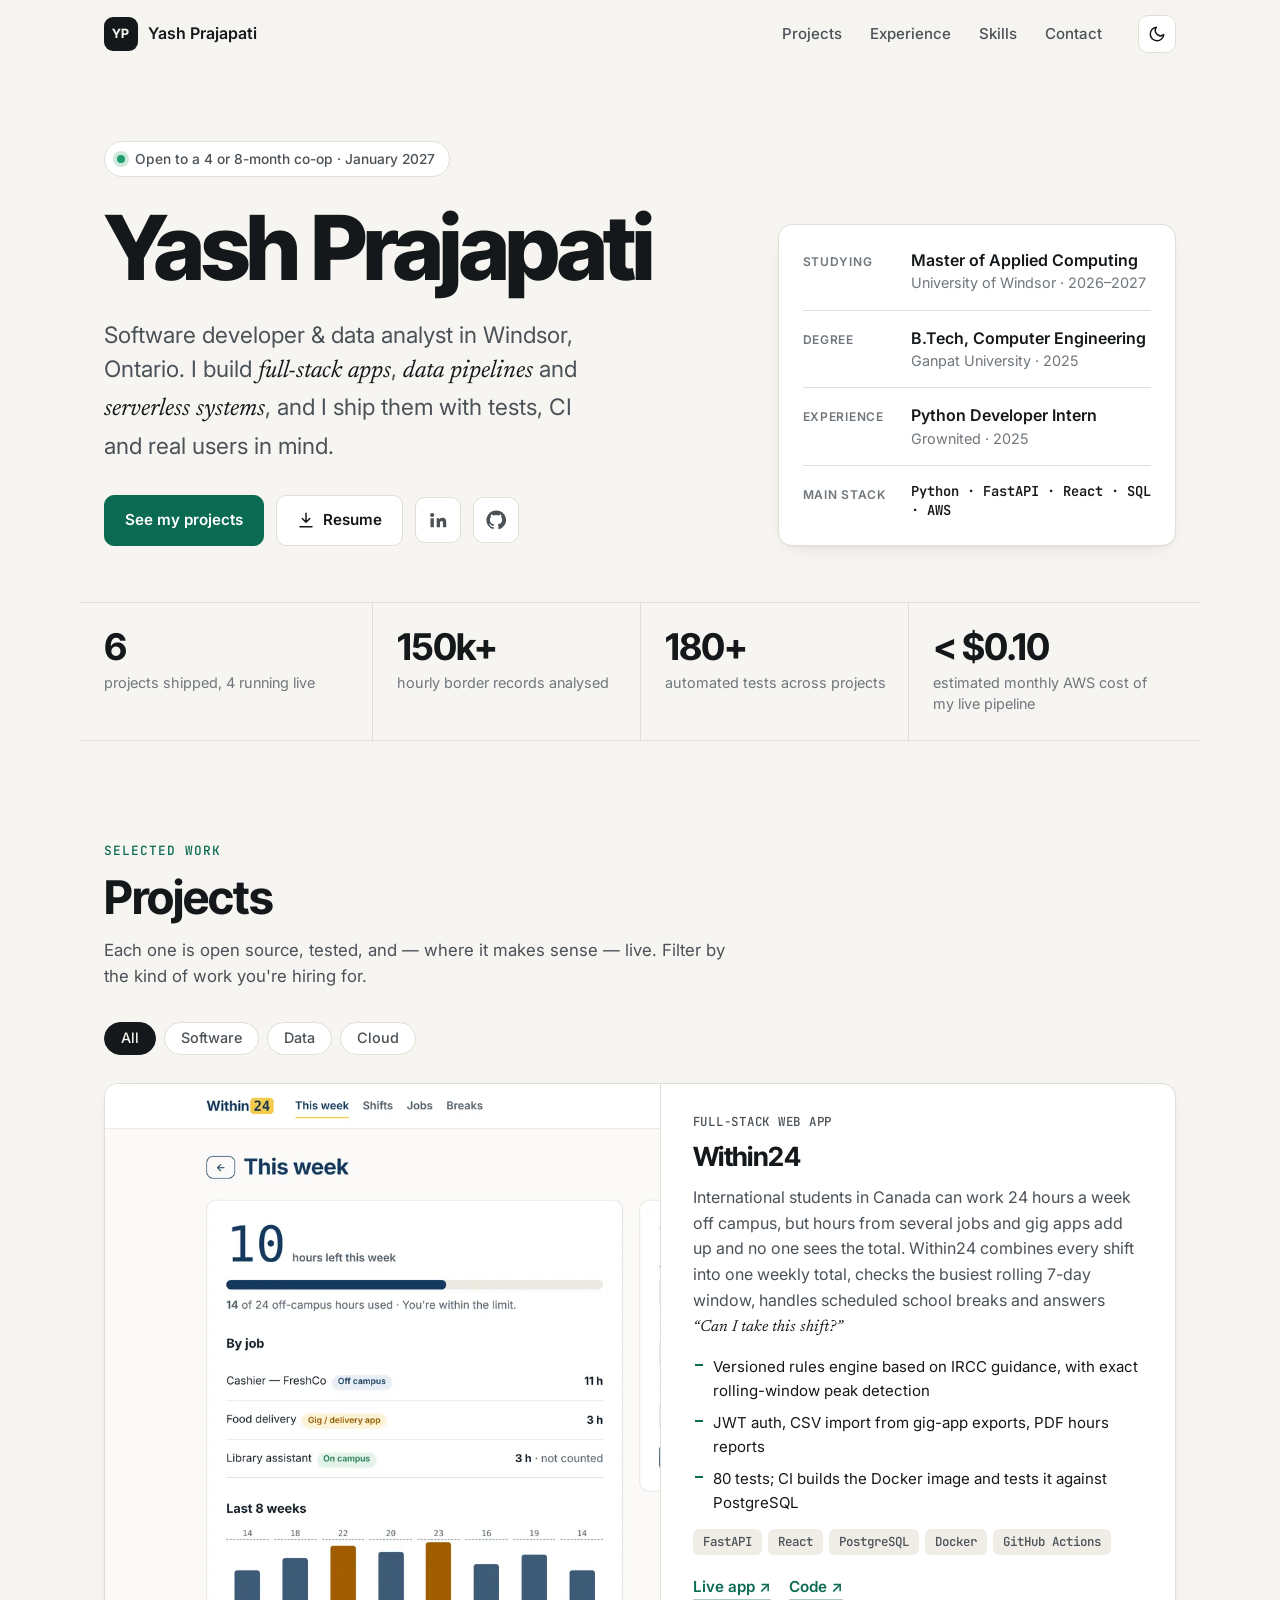
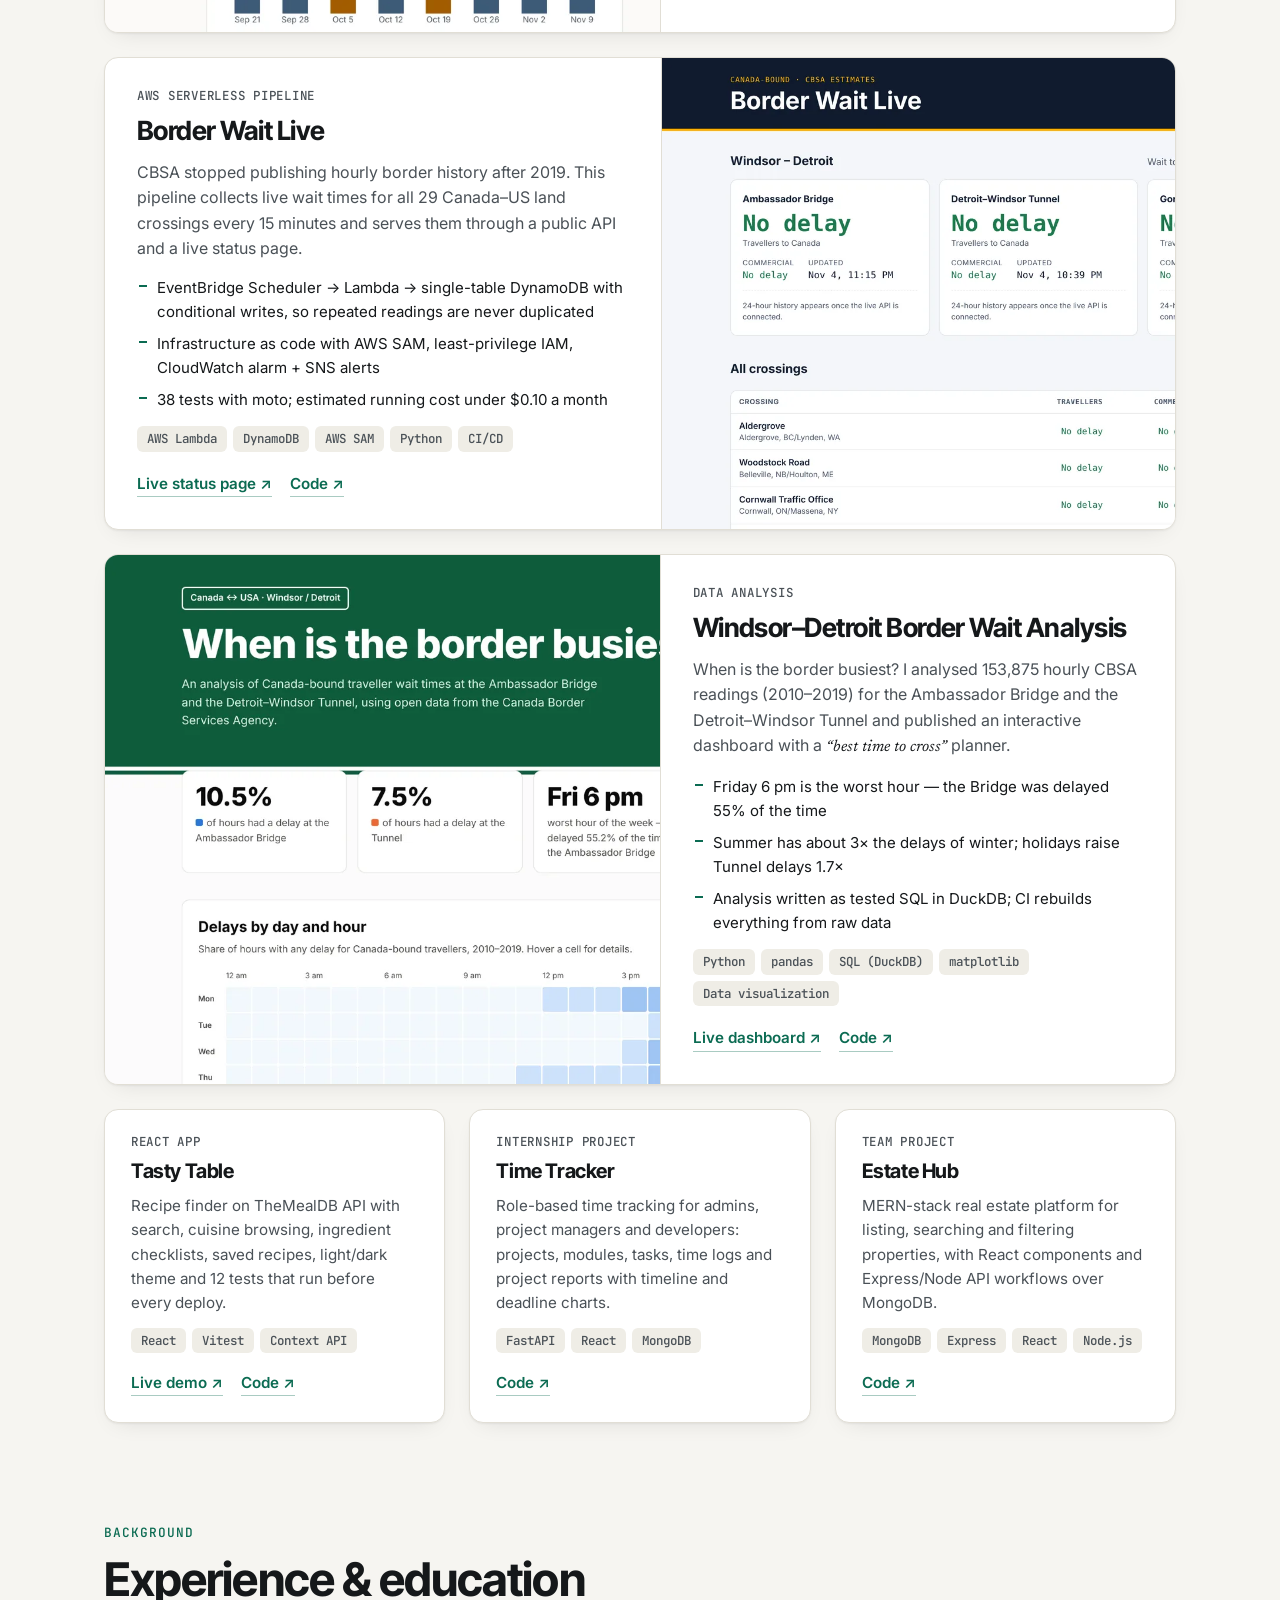
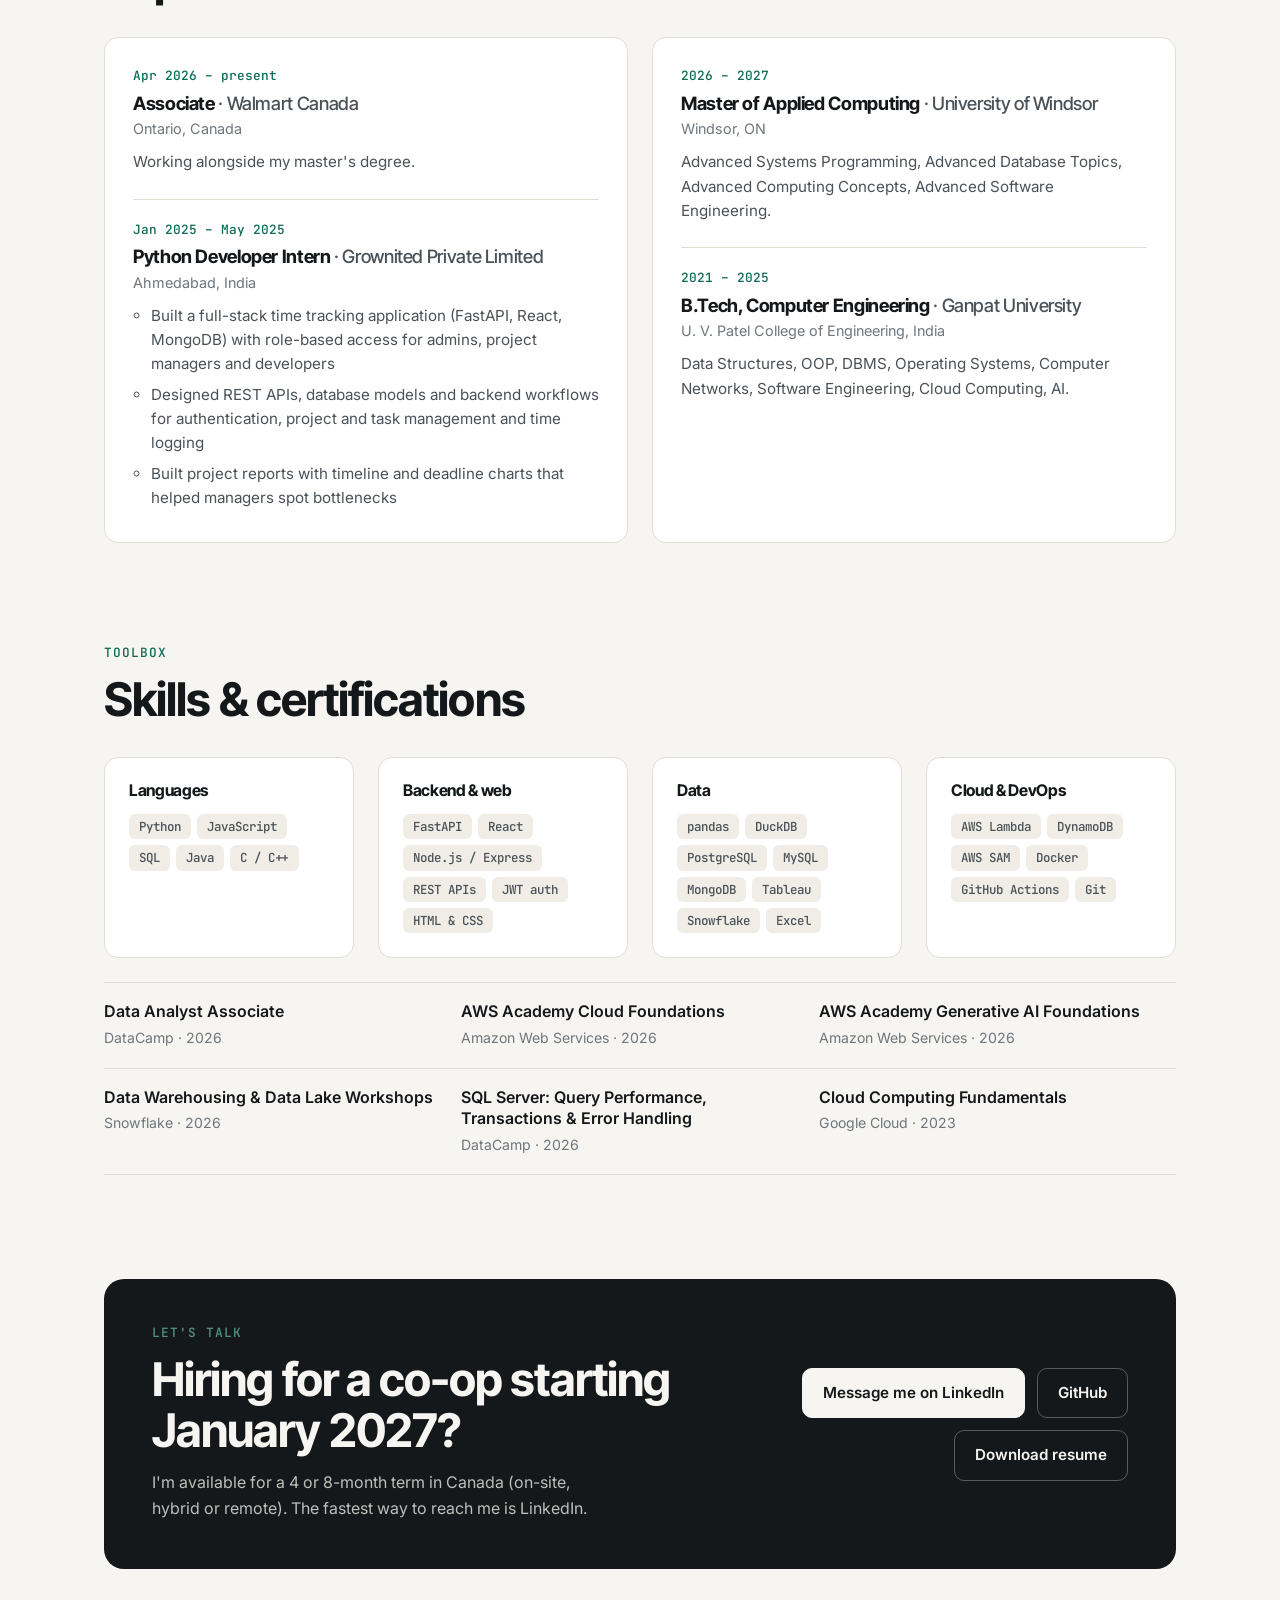
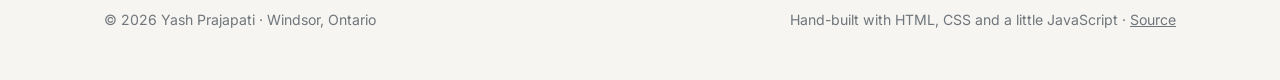
==== index.html @ f916bb36 "Build portfolio page with projects, experience, skills and contact" ====
<!doctype html>
<html lang="en">
  <head>
    <meta charset="utf-8" />
    <meta name="viewport" content="width=device-width, initial-scale=1" />
    <title>Yash Prajapati — Software Developer &amp; Data Analyst | Windsor, ON</title>
    <meta
      name="description"
      content="Yash Prajapati is a software developer and data analyst in Windsor, Ontario, studying the Master of Applied Computing at the University of Windsor. Full-stack apps (FastAPI, React), data analysis (Python, SQL) and AWS serverless. Open to a 4 or 8-month co-op from January 2027."
    />
    <meta name="author" content="Yash Prajapati" />
    <link rel="canonical" href="https://yash8418.github.io/" />
    <meta name="theme-color" content="#f6f5f1" media="(prefers-color-scheme: light)" />
    <meta name="theme-color" content="#111412" media="(prefers-color-scheme: dark)" />

    <!-- Link previews -->
    <meta property="og:type" content="profile" />
    <meta property="og:title" content="Yash Prajapati — Software Developer & Data Analyst" />
    <meta
      property="og:description"
      content="Full-stack apps, data analysis and AWS serverless projects. MAC student at the University of Windsor, open to a co-op from January 2027."
    />
    <meta property="og:url" content="https://yash8418.github.io/" />
    <meta property="og:image" content="https://yash8418.github.io/assets/og-image.png" />
    <meta property="og:image:width" content="1200" />
    <meta property="og:image:height" content="630" />
    <meta property="profile:first_name" content="Yash" />
    <meta property="profile:last_name" content="Prajapati" />
    <meta name="twitter:card" content="summary_large_image" />

    <link rel="icon" href="assets/favicon.svg" type="image/svg+xml" />
    <link rel="preconnect" href="https://fonts.googleapis.com" />
    <link rel="preconnect" href="https://fonts.gstatic.com" crossorigin />
    <link
      href="https://fonts.googleapis.com/css2?family=Inter:wght@400;500;600&family=Inter+Tight:wght@600;700;800&family=Newsreader:ital,opsz,wght@1,6..72,400;1,6..72,500&family=JetBrains+Mono:wght@500&display=swap"
      rel="stylesheet"
    />
    <link rel="stylesheet" href="styles.css" />
    <script>
      try {
        const t = localStorage.getItem("theme");
        if (t === "light" || t === "dark") document.documentElement.dataset.theme = t;
      } catch {}
    </script>

    <!-- Tells search engines this site, LinkedIn and GitHub belong to the same person -->
    <script type="application/ld+json">
      {
        "@context": "https://schema.org",
        "@type": "ProfilePage",
        "url": "https://yash8418.github.io/",
        "mainEntity": {
          "@type": "Person",
          "name": "Yash Prajapati",
          "givenName": "Yash",
          "familyName": "Prajapati",
          "url": "https://yash8418.github.io/",
          "jobTitle": "Software Developer",
          "description": "Software developer and data analyst studying the Master of Applied Computing at the University of Windsor.",
          "address": { "@type": "PostalAddress", "addressLocality": "Windsor", "addressRegion": "ON", "addressCountry": "CA" },
          "alumniOf": [
            { "@type": "CollegeOrUniversity", "name": "University of Windsor", "url": "https://www.uwindsor.ca/" },
            { "@type": "CollegeOrUniversity", "name": "Ganpat University" }
          ],
          "knowsAbout": ["Python", "FastAPI", "React", "SQL", "PostgreSQL", "MongoDB", "Data Analysis", "AWS Lambda", "Amazon DynamoDB", "Docker"],
          "sameAs": ["https://www.linkedin.com/in/yash-prajapati-65326222b", "https://github.com/Yash8418"]
        }
      }
    </script>
  </head>
  <body>
    <a class="skip-link" href="#main">Skip to content</a>

    <header class="site-header">
      <nav class="nav wrap" aria-label="Main">
        <a class="brand" href="#top" aria-label="Yash Prajapati, back to top">
          <span class="brand__mark" aria-hidden="true">YP</span>
          <span class="brand__name">Yash Prajapati</span>
        </a>
        <ul class="nav__links">
          <li><a href="#projects">Projects</a></li>
          <li><a href="#experience">Experience</a></li>
          <li><a href="#skills">Skills</a></li>
          <li><a href="#contact">Contact</a></li>
        </ul>
        <button class="theme-toggle" type="button" aria-label="Switch to dark theme" data-theme-toggle>
          <svg class="icon icon--moon" viewBox="0 0 24 24" aria-hidden="true"><path d="M21 12.8A9 9 0 1 1 11.2 3a7 7 0 0 0 9.8 9.8Z" /></svg>
          <svg class="icon icon--sun" viewBox="0 0 24 24" aria-hidden="true">
            <circle cx="12" cy="12" r="4.5" />
            <path d="M12 2v2M12 20v2M4.9 4.9l1.4 1.4M17.7 17.7l1.4 1.4M2 12h2M20 12h2M4.9 19.1l1.4-1.4M17.7 6.3l1.4-1.4" />
          </svg>
        </button>
      </nav>
    </header>

    <main id="main">
      <!-- Hero -->
      <section class="hero wrap" id="top" aria-labelledby="hero-title">
        <div class="hero__text">
          <p class="status"><span class="status__dot" aria-hidden="true"></span>Open to a 4 or 8-month co-op · January 2027</p>
          <h1 id="hero-title">Yash Prajapati</h1>
          <p class="hero__lede">
            Software developer &amp; data analyst in Windsor, Ontario. I build <em>full-stack apps</em>,
            <em>data pipelines</em> and <em>serverless systems</em>, and I ship them with tests, CI and real users in mind.
          </p>
          <div class="hero__actions">
            <a class="button button--primary" href="#projects">See my projects</a>
            <a class="button" href="assets/Yash-Prajapati-Resume.pdf" download data-resume>
              <svg class="icon" viewBox="0 0 24 24" aria-hidden="true"><path d="M12 3v12m0 0-5-5m5 5 5-5M4 21h16" /></svg>
              Resume
            </a>
            <a class="icon-link" href="https://www.linkedin.com/in/yash-prajapati-65326222b" rel="me noopener" target="_blank" aria-label="LinkedIn profile">
              <svg viewBox="0 0 24 24" aria-hidden="true"><path class="fill" d="M4.98 3.5a2.5 2.5 0 1 1 0 5 2.5 2.5 0 0 1 0-5ZM3 9.75h4v11H3v-11Zm6.5 0h3.8v1.5h.06c.53-1 1.83-2.06 3.77-2.06 4.03 0 4.77 2.65 4.77 6.1v5.46h-4v-4.84c0-1.15-.02-2.64-1.6-2.64-1.62 0-1.86 1.26-1.86 2.56v4.92h-4v-11Z" /></svg>
            </a>
            <a class="icon-link" href="https://github.com/Yash8418" rel="me noopener" target="_blank" aria-label="GitHub profile">
              <svg viewBox="0 0 24 24" aria-hidden="true"><path class="fill" d="M12 .5a11.5 11.5 0 0 0-3.64 22.41c.58.1.79-.25.79-.56v-2c-3.2.7-3.88-1.37-3.88-1.37-.53-1.33-1.28-1.69-1.28-1.69-1.05-.72.08-.7.08-.7 1.16.08 1.77 1.19 1.77 1.19 1.03 1.77 2.7 1.26 3.36.96.1-.75.4-1.26.73-1.55-2.55-.29-5.24-1.28-5.24-5.69 0-1.26.45-2.29 1.19-3.1-.12-.29-.52-1.46.11-3.05 0 0 .97-.31 3.17 1.18a11 11 0 0 1 5.77 0c2.2-1.49 3.17-1.18 3.17-1.18.63 1.59.23 2.76.11 3.05.74.81 1.19 1.84 1.19 3.1 0 4.42-2.7 5.4-5.26 5.68.41.36.78 1.06.78 2.14v3.17c0 .31.21.67.8.56A11.5 11.5 0 0 0 12 .5Z" /></svg>
            </a>
          </div>
        </div>

        <aside class="facts" aria-label="Quick facts">
          <dl>
            <div><dt>Studying</dt><dd>Master of Applied Computing<br /><span>University of Windsor · 2026–2027</span></dd></div>
            <div><dt>Degree</dt><dd>B.Tech, Computer Engineering<br /><span>Ganpat University · 2025</span></dd></div>
            <div><dt>Experience</dt><dd>Python Developer Intern<br /><span>Grownited · 2025</span></dd></div>
            <div><dt>Main stack</dt><dd class="mono">Python · FastAPI · React · SQL · AWS</dd></div>
          </dl>
        </aside>
      </section>

      <!-- Numbers -->
      <section class="numbers wrap" aria-label="Highlights">
        <div><strong>6</strong><span>projects shipped, 4 running live</span></div>
        <div><strong>150k+</strong><span>hourly border records analysed</span></div>
        <div><strong>180+</strong><span>automated tests across projects</span></div>
        <div><strong>&lt; $0.10</strong><span>estimated monthly AWS cost of my live pipeline</span></div>
      </section>

      <!-- Projects -->
      <section class="section wrap" id="projects" aria-labelledby="projects-title">
        <div class="section__head">
          <p class="kicker">Selected work</p>
          <h2 id="projects-title">Projects</h2>
          <p class="section__intro">Each one is open source, tested, and — where it makes sense — live. Filter by the kind of work you're hiring for.</p>
        </div>

        <div class="filters" role="group" aria-label="Filter projects">
          <button type="button" class="chip" aria-pressed="true" data-filter="all">All</button>
          <button type="button" class="chip" aria-pressed="false" data-filter="software">Software</button>
          <button type="button" class="chip" aria-pressed="false" data-filter="data">Data</button>
          <button type="button" class="chip" aria-pressed="false" data-filter="cloud">Cloud</button>
        </div>

        <div class="projects" data-projects>
          <article class="project project--featured" data-tags="software" aria-labelledby="p-within24">
            <a class="project__shot" href="https://yash8418.github.io/within24/" target="_blank" rel="noopener" tabindex="-1" aria-hidden="true">
              <img src="assets/img/within24.webp" width="1280" height="800" loading="lazy" alt="" />
            </a>
            <div class="project__body">
              <p class="project__type">Full-stack web app</p>
              <h3 id="p-within24">Within24</h3>
              <p>
                International students in Canada can work 24 hours a week off campus, but hours from several jobs and gig apps
                add up and no one sees the total. Within24 combines every shift into one weekly total, checks the busiest rolling
                7-day window, handles scheduled school breaks and answers <q>Can I take this shift?</q>
              </p>
              <ul class="project__points">
                <li>Versioned rules engine based on IRCC guidance, with exact rolling-window peak detection</li>
                <li>JWT auth, CSV import from gig-app exports, PDF hours reports</li>
                <li>80 tests; CI builds the Docker image and tests it against PostgreSQL</li>
              </ul>
              <ul class="tags" aria-label="Built with">
                <li>FastAPI</li><li>React</li><li>PostgreSQL</li><li>Docker</li><li>GitHub Actions</li>
              </ul>
              <div class="project__links">
                <a href="https://yash8418.github.io/within24/" target="_blank" rel="noopener">Live app <span aria-hidden="true">↗</span></a>
                <a href="https://github.com/Yash8418/within24" target="_blank" rel="noopener">Code <span aria-hidden="true">↗</span></a>
              </div>
            </div>
          </article>

          <article class="project project--featured" data-tags="cloud data" aria-labelledby="p-bwl">
            <a class="project__shot" href="https://yash8418.github.io/border-wait-live/" target="_blank" rel="noopener" tabindex="-1" aria-hidden="true">
              <img src="assets/img/border-wait-live.webp" width="1280" height="800" loading="lazy" alt="" />
            </a>
            <div class="project__body">
              <p class="project__type">AWS serverless pipeline</p>
              <h3 id="p-bwl">Border Wait Live</h3>
              <p>
                CBSA stopped publishing hourly border history after 2019. This pipeline collects live wait times for all 29
                Canada–US land crossings every 15 minutes and serves them through a public API and a live status page.
              </p>
              <ul class="project__points">
                <li>EventBridge Scheduler → Lambda → single-table DynamoDB with conditional writes, so repeated readings are never duplicated</li>
                <li>Infrastructure as code with AWS SAM, least-privilege IAM, CloudWatch alarm + SNS alerts</li>
                <li>38 tests with moto; estimated running cost under $0.10 a month</li>
              </ul>
              <ul class="tags" aria-label="Built with">
                <li>AWS Lambda</li><li>DynamoDB</li><li>AWS SAM</li><li>Python</li><li>CI/CD</li>
              </ul>
              <div class="project__links">
                <a href="https://yash8418.github.io/border-wait-live/" target="_blank" rel="noopener">Live status page <span aria-hidden="true">↗</span></a>
                <a href="https://github.com/Yash8418/border-wait-live" target="_blank" rel="noopener">Code <span aria-hidden="true">↗</span></a>
              </div>
            </div>
          </article>

          <article class="project project--featured" data-tags="data" aria-labelledby="p-bwa">
            <a class="project__shot" href="https://yash8418.github.io/border-wait-analysis/" target="_blank" rel="noopener" tabindex="-1" aria-hidden="true">
              <img src="assets/img/border-wait-analysis.webp" width="1280" height="800" loading="lazy" alt="" />
            </a>
            <div class="project__body">
              <p class="project__type">Data analysis</p>
              <h3 id="p-bwa">Windsor–Detroit Border Wait Analysis</h3>
              <p>
                When is the border busiest? I analysed 153,875 hourly CBSA readings (2010–2019) for the Ambassador Bridge and
                the Detroit–Windsor Tunnel and published an interactive dashboard with a <q>best time to cross</q> planner.
              </p>
              <ul class="project__points">
                <li>Friday 6 pm is the worst hour — the Bridge was delayed 55% of the time</li>
                <li>Summer has about 3× the delays of winter; holidays raise Tunnel delays 1.7×</li>
                <li>Analysis written as tested SQL in DuckDB; CI rebuilds everything from raw data</li>
              </ul>
              <ul class="tags" aria-label="Built with">
                <li>Python</li><li>pandas</li><li>SQL (DuckDB)</li><li>matplotlib</li><li>Data visualization</li>
              </ul>
              <div class="project__links">
                <a href="https://yash8418.github.io/border-wait-analysis/" target="_blank" rel="noopener">Live dashboard <span aria-hidden="true">↗</span></a>
                <a href="https://github.com/Yash8418/border-wait-analysis" target="_blank" rel="noopener">Code <span aria-hidden="true">↗</span></a>
              </div>
            </div>
          </article>

          <div class="projects__more">
            <article class="project project--compact" data-tags="software" aria-labelledby="p-tt">
              <p class="project__type">React app</p>
              <h3 id="p-tt">Tasty Table</h3>
              <p>Recipe finder on TheMealDB API with search, cuisine browsing, ingredient checklists, saved recipes, light/dark theme and 12 tests that run before every deploy.</p>
              <ul class="tags" aria-label="Built with"><li>React</li><li>Vitest</li><li>Context API</li></ul>
              <div class="project__links">
                <a href="https://yash8418.github.io/tasty-table/" target="_blank" rel="noopener">Live demo <span aria-hidden="true">↗</span></a>
                <a href="https://github.com/Yash8418/tasty-table" target="_blank" rel="noopener">Code <span aria-hidden="true">↗</span></a>
              </div>
            </article>

            <article class="project project--compact" data-tags="software" aria-labelledby="p-time">
              <p class="project__type">Internship project</p>
              <h3 id="p-time">Time Tracker</h3>
              <p>Role-based time tracking for admins, project managers and developers: projects, modules, tasks, time logs and project reports with timeline and deadline charts.</p>
              <ul class="tags" aria-label="Built with"><li>FastAPI</li><li>React</li><li>MongoDB</li></ul>
              <div class="project__links">
                <a href="https://github.com/Yash8418/TimeTracker-Fullstack" target="_blank" rel="noopener">Code <span aria-hidden="true">↗</span></a>
              </div>
            </article>

            <article class="project project--compact" data-tags="software" aria-labelledby="p-estate">
              <p class="project__type">Team project</p>
              <h3 id="p-estate">Estate Hub</h3>
              <p>MERN-stack real estate platform for listing, searching and filtering properties, with React components and Express/Node API workflows over MongoDB.</p>
              <ul class="tags" aria-label="Built with"><li>MongoDB</li><li>Express</li><li>React</li><li>Node.js</li></ul>
              <div class="project__links">
                <a href="https://github.com/Yash8418/EstateHub" target="_blank" rel="noopener">Code <span aria-hidden="true">↗</span></a>
              </div>
            </article>
          </div>
        </div>
        <p class="projects__empty" hidden data-empty>No projects match that filter.</p>
      </section>

      <!-- Experience & education -->
      <section class="section wrap" id="experience" aria-labelledby="experience-title">
        <div class="section__head">
          <p class="kicker">Background</p>
          <h2 id="experience-title">Experience &amp; education</h2>
        </div>

        <div class="timeline-grid">
          <ol class="timeline" aria-label="Work experience">
            <li>
              <p class="timeline__when">Apr 2026 – present</p>
              <h3>Associate <span>· Walmart Canada</span></h3>
              <p class="timeline__where">Ontario, Canada</p>
              <p>Working alongside my master's degree.</p>
            </li>
            <li>
              <p class="timeline__when">Jan 2025 – May 2025</p>
              <h3>Python Developer Intern <span>· Grownited Private Limited</span></h3>
              <p class="timeline__where">Ahmedabad, India</p>
              <ul>
                <li>Built a full-stack time tracking application (FastAPI, React, MongoDB) with role-based access for admins, project managers and developers</li>
                <li>Designed REST APIs, database models and backend workflows for authentication, project and task management and time logging</li>
                <li>Built project reports with timeline and deadline charts that helped managers spot bottlenecks</li>
              </ul>
            </li>
          </ol>

          <ol class="timeline" aria-label="Education">
            <li>
              <p class="timeline__when">2026 – 2027</p>
              <h3>Master of Applied Computing <span>· University of Windsor</span></h3>
              <p class="timeline__where">Windsor, ON</p>
              <p>Advanced Systems Programming, Advanced Database Topics, Advanced Computing Concepts, Advanced Software Engineering.</p>
            </li>
            <li>
              <p class="timeline__when">2021 – 2025</p>
              <h3>B.Tech, Computer Engineering <span>· Ganpat University</span></h3>
              <p class="timeline__where">U. V. Patel College of Engineering, India</p>
              <p>Data Structures, OOP, DBMS, Operating Systems, Computer Networks, Software Engineering, Cloud Computing, AI.</p>
            </li>
          </ol>
        </div>
      </section>

      <!-- Skills -->
      <section class="section wrap" id="skills" aria-labelledby="skills-title">
        <div class="section__head">
          <p class="kicker">Toolbox</p>
          <h2 id="skills-title">Skills &amp; certifications</h2>
        </div>

        <div class="skills">
          <div class="skill-group">
            <h3>Languages</h3>
            <ul class="tags"><li>Python</li><li>JavaScript</li><li>SQL</li><li>Java</li><li>C / C++</li></ul>
          </div>
          <div class="skill-group">
            <h3>Backend &amp; web</h3>
            <ul class="tags"><li>FastAPI</li><li>React</li><li>Node.js / Express</li><li>REST APIs</li><li>JWT auth</li><li>HTML &amp; CSS</li></ul>
          </div>
          <div class="skill-group">
            <h3>Data</h3>
            <ul class="tags"><li>pandas</li><li>DuckDB</li><li>PostgreSQL</li><li>MySQL</li><li>MongoDB</li><li>Tableau</li><li>Snowflake</li><li>Excel</li></ul>
          </div>
          <div class="skill-group">
            <h3>Cloud &amp; DevOps</h3>
            <ul class="tags"><li>AWS Lambda</li><li>DynamoDB</li><li>AWS SAM</li><li>Docker</li><li>GitHub Actions</li><li>Git</li></ul>
          </div>
        </div>

        <ul class="certs" aria-label="Certifications">
          <li><strong>Data Analyst Associate</strong><span>DataCamp · 2026</span></li>
          <li><strong>AWS Academy Cloud Foundations</strong><span>Amazon Web Services · 2026</span></li>
          <li><strong>AWS Academy Generative AI Foundations</strong><span>Amazon Web Services · 2026</span></li>
          <li><strong>Data Warehousing &amp; Data Lake Workshops</strong><span>Snowflake · 2026</span></li>
          <li><strong>SQL Server: Query Performance, Transactions &amp; Error Handling</strong><span>DataCamp · 2026</span></li>
          <li><strong>Cloud Computing Fundamentals</strong><span>Google Cloud · 2023</span></li>
        </ul>
      </section>

      <!-- Contact -->
      <section class="contact wrap" id="contact" aria-labelledby="contact-title">
        <div>
          <p class="kicker">Let's talk</p>
          <h2 id="contact-title">Hiring for a co-op starting January 2027?</h2>
          <p>I'm available for a 4 or 8-month term in Canada (on-site, hybrid or remote). The fastest way to reach me is LinkedIn.</p>
        </div>
        <div class="contact__actions">
          <a class="button button--primary" href="https://www.linkedin.com/in/yash-prajapati-65326222b" rel="me noopener" target="_blank">Message me on LinkedIn</a>
          <a class="button" href="https://github.com/Yash8418" rel="me noopener" target="_blank">GitHub</a>
          <a class="button" href="assets/Yash-Prajapati-Resume.pdf" download data-resume>Download resume</a>
        </div>
      </section>
    </main>

    <footer class="footer wrap">
      <p>© <span data-year>2026</span> Yash Prajapati · Windsor, Ontario</p>
      <p>Hand-built with HTML, CSS and a little JavaScript · <a href="https://github.com/Yash8418/yash8418.github.io">Source</a></p>
    </footer>

    <script src="main.js" defer></script>
  </body>
</html>
---- styles.css ----
/* ---------- Tokens ---------- */
:root {
  --bg: #f6f5f1;
  --surface: #ffffff;
  --surface-2: #efede6;
  --ink: #15181a;
  --ink-2: #4a5157;
  --ink-3: #6f767c;
  --line: #e1ded5;
  --accent: #0b6b52;
  --accent-ink: #ffffff;
  --accent-soft: #dcefe7;
  --live: #1f9d6b;
  --shadow: 0 1px 2px rgb(20 24 26 / 0.05), 0 8px 24px -12px rgb(20 24 26 / 0.14);
  --radius: 14px;
  --sans: "Inter", system-ui, -apple-system, "Segoe UI", sans-serif;
  --display: "Inter Tight", "Inter", system-ui, sans-serif;
  --serif: "Newsreader", Georgia, serif;
  --mono: "JetBrains Mono", ui-monospace, monospace;
  color-scheme: light;
}

@media (prefers-color-scheme: dark) {
  :root:not([data-theme="light"]) {
    --bg: #111412;
    --surface: #181c1a;
    --surface-2: #1f2421;
    --ink: #ecefec;
    --ink-2: #b4bbb6;
    --ink-3: #8b938e;
    --line: #2b312d;
    --accent: #5fd0a5;
    --accent-ink: #0b1a14;
    --accent-soft: #19332a;
    --live: #5fd0a5;
    --shadow: 0 1px 2px rgb(0 0 0 / 0.3), 0 10px 30px -14px rgb(0 0 0 / 0.6);
    color-scheme: dark;
  }
}

:root[data-theme="dark"] {
  --bg: #111412;
  --surface: #181c1a;
  --surface-2: #1f2421;
  --ink: #ecefec;
  --ink-2: #b4bbb6;
  --ink-3: #8b938e;
  --line: #2b312d;
  --accent: #5fd0a5;
  --accent-ink: #0b1a14;
  --accent-soft: #19332a;
  --live: #5fd0a5;
  --shadow: 0 1px 2px rgb(0 0 0 / 0.3), 0 10px 30px -14px rgb(0 0 0 / 0.6);
  color-scheme: dark;
}

/* ---------- Base ---------- */
*,
*::before,
*::after {
  box-sizing: border-box;
}

html {
  scroll-behavior: smooth;
  scroll-padding-top: 84px;
  -webkit-text-size-adjust: 100%;
}

body {
  margin: 0;
  background: var(--bg);
  color: var(--ink);
  font: 400 1rem/1.6 var(--sans);
  -webkit-font-smoothing: antialiased;
}

img {
  display: block;
  max-width: 100%;
  height: auto;
}

a {
  color: inherit;
}

h1,
h2,
h3 {
  font-family: var(--display);
  line-height: 1.1;
  letter-spacing: -0.02em;
  margin: 0;
}

p {
  margin: 0;
}

:focus-visible {
  outline: 2px solid var(--accent);
  outline-offset: 3px;
  border-radius: 6px;
}

.wrap {
  width: min(1120px, 100%);
  margin-inline: auto;
  padding-inline: 24px;
}

.skip-link {
  position: absolute;
  left: 16px;
  top: -48px;
  padding: 8px 14px;
  background: var(--ink);
  color: var(--bg);
  border-radius: 8px;
  z-index: 100;
}

.skip-link:focus {
  top: 12px;
}

.mono {
  font-family: var(--mono);
  font-size: 0.86rem;
}

.icon {
  width: 18px;
  height: 18px;
  fill: none;
  stroke: currentColor;
  stroke-width: 2;
  stroke-linecap: round;
  stroke-linejoin: round;
}

/* ---------- Header ---------- */
.site-header {
  position: sticky;
  top: 0;
  z-index: 50;
  background: color-mix(in srgb, var(--bg) 82%, transparent);
  backdrop-filter: saturate(1.4) blur(12px);
  border-bottom: 1px solid transparent;
  transition: border-color 0.2s;
}

.site-header.is-scrolled {
  border-bottom-color: var(--line);
}

.nav {
  display: flex;
  align-items: center;
  gap: 24px;
  height: 68px;
}

.brand {
  display: flex;
  align-items: center;
  gap: 10px;
  text-decoration: none;
  font-weight: 600;
  margin-right: auto;
}

.brand__mark {
  display: grid;
  place-items: center;
  width: 34px;
  height: 34px;
  border-radius: 9px;
  background: var(--ink);
  color: var(--bg);
  font: 700 0.8rem/1 var(--display);
  letter-spacing: 0.02em;
}

.nav__links {
  display: flex;
  gap: 4px;
  margin: 0;
  padding: 0;
  list-style: none;
}

.nav__links a {
  display: block;
  padding: 8px 12px;
  border-radius: 8px;
  text-decoration: none;
  color: var(--ink-2);
  font-size: 0.94rem;
  font-weight: 500;
}

.nav__links a:hover {
  color: var(--ink);
  background: var(--surface-2);
}

.theme-toggle {
  display: grid;
  place-items: center;
  width: 38px;
  height: 38px;
  border: 1px solid var(--line);
  border-radius: 10px;
  background: var(--surface);
  color: var(--ink);
  cursor: pointer;
}

.theme-toggle .icon {
  width: 18px;
  height: 18px;
}

.theme-toggle .icon--sun {
  display: none;
}

:root[data-theme="dark"] .theme-toggle .icon--sun {
  display: block;
}

:root[data-theme="dark"] .theme-toggle .icon--moon {
  display: none;
}

/* ---------- Hero ---------- */
.hero {
  display: grid;
  grid-template-columns: minmax(0, 1.55fr) minmax(0, 1fr);
  gap: 56px;
  align-items: end;
  padding-top: 72px;
  padding-bottom: 56px;
}

.status {
  display: inline-flex;
  align-items: center;
  gap: 10px;
  padding: 6px 14px 6px 12px;
  border: 1px solid var(--line);
  border-radius: 999px;
  background: var(--surface);
  font-size: 0.86rem;
  font-weight: 500;
  color: var(--ink-2);
}

.status__dot {
  width: 8px;
  height: 8px;
  border-radius: 50%;
  background: var(--live);
  box-shadow: 0 0 0 4px color-mix(in srgb, var(--live) 22%, transparent);
}

.hero h1 {
  margin-top: 22px;
  font-size: clamp(3rem, 8vw, 5.6rem);
  font-weight: 800;
  letter-spacing: -0.04em;
}

.hero__lede {
  margin-top: 20px;
  max-width: 34ch;
  font-size: clamp(1.15rem, 2.1vw, 1.42rem);
  line-height: 1.5;
  color: var(--ink-2);
}

.hero__lede em {
  font-family: var(--serif);
  font-style: italic;
  font-size: 1.08em;
  color: var(--ink);
}

.hero__actions {
  display: flex;
  flex-wrap: wrap;
  align-items: center;
  gap: 12px;
  margin-top: 32px;
}

.button {
  display: inline-flex;
  align-items: center;
  gap: 8px;
  padding: 12px 20px;
  border: 1px solid var(--line);
  border-radius: 10px;
  background: var(--surface);
  color: var(--ink);
  font-weight: 600;
  font-size: 0.95rem;
  text-decoration: none;
  transition: transform 0.15s, border-color 0.15s, background 0.15s;
}

.button:hover {
  border-color: var(--ink-3);
  transform: translateY(-1px);
}

.button--primary {
  background: var(--accent);
  border-color: var(--accent);
  color: var(--accent-ink);
}

.button--primary:hover {
  border-color: var(--accent);
  background: color-mix(in srgb, var(--accent) 88%, var(--ink));
}

.icon-link {
  display: grid;
  place-items: center;
  width: 46px;
  height: 46px;
  border: 1px solid var(--line);
  border-radius: 10px;
  background: var(--surface);
  color: var(--ink-2);
  transition: color 0.15s, border-color 0.15s;
}

.icon-link:hover {
  color: var(--ink);
  border-color: var(--ink-3);
}

.icon-link svg {
  width: 20px;
  height: 20px;
}

.icon-link .fill {
  fill: currentColor;
}

.facts {
  padding: 8px 24px;
  border: 1px solid var(--line);
  border-radius: var(--radius);
  background: var(--surface);
  box-shadow: var(--shadow);
}

.facts dl {
  margin: 0;
}

.facts dl > div {
  display: grid;
  grid-template-columns: 96px minmax(0, 1fr);
  gap: 12px;
  padding: 16px 0;
  border-bottom: 1px solid var(--line);
}

.facts dl > div:last-child {
  border-bottom: 0;
}

.facts dt {
  font-size: 0.75rem;
  font-weight: 600;
  letter-spacing: 0.06em;
  text-transform: uppercase;
  color: var(--ink-3);
  padding-top: 3px;
}

.facts dd {
  margin: 0;
  font-weight: 600;
  line-height: 1.4;
}

.facts dd span {
  font-weight: 400;
  font-size: 0.9rem;
  color: var(--ink-3);
}

/* ---------- Numbers ---------- */
.numbers {
  display: grid;
  grid-template-columns: repeat(4, minmax(0, 1fr));
  border-top: 1px solid var(--line);
  border-bottom: 1px solid var(--line);
}

.numbers > div {
  padding: 26px 20px 26px 0;
}

.numbers > div + div {
  padding-left: 24px;
  border-left: 1px solid var(--line);
}

.numbers strong {
  display: block;
  font: 700 clamp(1.7rem, 3.4vw, 2.3rem) / 1 var(--display);
  letter-spacing: -0.03em;
}

.numbers span {
  display: block;
  margin-top: 8px;
  font-size: 0.9rem;
  color: var(--ink-3);
  line-height: 1.4;
}

/* ---------- Sections ---------- */
.section {
  padding-top: 104px;
}

.section__head {
  max-width: 640px;
  margin-bottom: 32px;
}

.kicker {
  font: 500 0.8rem/1 var(--mono);
  letter-spacing: 0.08em;
  text-transform: uppercase;
  color: var(--accent);
  margin-bottom: 14px;
}

.section h2,
.contact h2 {
  font-size: clamp(2rem, 4.4vw, 2.9rem);
  font-weight: 700;
}

.section__intro {
  margin-top: 14px;
  color: var(--ink-2);
  font-size: 1.05rem;
}

/* ---------- Filters ---------- */
.filters {
  display: flex;
  flex-wrap: wrap;
  gap: 8px;
  margin-bottom: 28px;
}

.chip {
  padding: 8px 16px;
  border: 1px solid var(--line);
  border-radius: 999px;
  background: var(--surface);
  color: var(--ink-2);
  font: 500 0.9rem/1 var(--sans);
  cursor: pointer;
}

.chip:hover {
  color: var(--ink);
}

.chip[aria-pressed="true"] {
  background: var(--ink);
  border-color: var(--ink);
  color: var(--bg);
}

/* ---------- Projects ---------- */
.projects {
  display: grid;
  gap: 24px;
}

.project {
  border: 1px solid var(--line);
  border-radius: var(--radius);
  background: var(--surface);
  box-shadow: var(--shadow);
}

.project[hidden] {
  display: none;
}

.project--featured {
  display: grid;
  grid-template-columns: minmax(0, 1.08fr) minmax(0, 1fr);
  overflow: hidden;
}

.project--featured:nth-of-type(even) .project__shot {
  order: 2;
}

.project__shot {
  position: relative;
  display: block;
  background: var(--surface-2);
  overflow: hidden;
  border-right: 1px solid var(--line);
}

.project--featured:nth-of-type(even) .project__shot {
  border-right: 0;
  border-left: 1px solid var(--line);
}

.project__shot img {
  width: 100%;
  height: 100%;
  object-fit: cover;
  object-position: top left;
  transition: transform 0.5s ease;
}

.project:hover .project__shot img {
  transform: scale(1.025);
}

.project__body {
  display: flex;
  flex-direction: column;
  gap: 14px;
  padding: 32px;
}

.project__type {
  font: 500 0.78rem/1 var(--mono);
  letter-spacing: 0.06em;
  text-transform: uppercase;
  color: var(--ink-3);
}

.project h3 {
  font-size: 1.65rem;
  font-weight: 700;
}

.project--compact h3 {
  font-size: 1.25rem;
}

.project p {
  color: var(--ink-2);
}

.project q {
  font-family: var(--serif);
  font-style: italic;
  quotes: "“" "”";
  color: var(--ink);
}

.project__points {
  margin: 0;
  padding: 0;
  list-style: none;
  display: grid;
  gap: 8px;
  font-size: 0.94rem;
}

.project__points li {
  position: relative;
  padding-left: 20px;
}

.project__points li::before {
  content: "";
  position: absolute;
  left: 2px;
  top: 0.62em;
  width: 8px;
  height: 2px;
  background: var(--accent);
}

.tags {
  display: flex;
  flex-wrap: wrap;
  gap: 6px;
  margin: 0;
  padding: 0;
  list-style: none;
}

.tags li {
  padding: 4px 10px;
  border-radius: 6px;
  background: var(--surface-2);
  font: 500 0.78rem/1.4 var(--mono);
  color: var(--ink-2);
}

.project__links {
  display: flex;
  flex-wrap: wrap;
  gap: 18px;
  margin-top: auto;
  padding-top: 6px;
}

.project__links a {
  font-weight: 600;
  font-size: 0.95rem;
  text-decoration: none;
  color: var(--accent);
  border-bottom: 1px solid color-mix(in srgb, var(--accent) 35%, transparent);
}

.project__links a:hover {
  border-bottom-color: var(--accent);
}

.projects__more {
  display: grid;
  grid-template-columns: repeat(3, minmax(0, 1fr));
  gap: 24px;
}

.projects__more:not(:has(.project:not([hidden]))) {
  display: none;
}

.project--compact {
  display: flex;
  flex-direction: column;
  gap: 12px;
  padding: 26px;
}

.project--compact p:not(.project__type) {
  font-size: 0.95rem;
}

.projects__empty {
  padding: 32px;
  text-align: center;
  color: var(--ink-3);
}

/* ---------- Timeline ---------- */
.timeline-grid {
  display: grid;
  grid-template-columns: repeat(2, minmax(0, 1fr));
  gap: 24px;
}

.timeline {
  margin: 0;
  padding: 8px 28px;
  list-style: none;
  border: 1px solid var(--line);
  border-radius: var(--radius);
  background: var(--surface);
}

.timeline > li {
  padding: 24px 0;
  border-bottom: 1px solid var(--line);
}

.timeline > li:last-child {
  border-bottom: 0;
}

.timeline__when {
  font: 500 0.8rem/1 var(--mono);
  color: var(--accent);
  margin-bottom: 10px;
}

.timeline h3 {
  font-size: 1.15rem;
  font-weight: 700;
}

.timeline h3 span {
  font-weight: 500;
  color: var(--ink-2);
}

.timeline__where {
  margin: 4px 0 10px;
  font-size: 0.9rem;
  color: var(--ink-3);
}

.timeline p:not(.timeline__when):not(.timeline__where),
.timeline ul {
  color: var(--ink-2);
  font-size: 0.95rem;
}

.timeline ul {
  margin: 0;
  padding-left: 18px;
  display: grid;
  gap: 6px;
}

/* ---------- Skills ---------- */
.skills {
  display: grid;
  grid-template-columns: repeat(4, minmax(0, 1fr));
  gap: 24px;
}

.skill-group {
  padding: 24px;
  border: 1px solid var(--line);
  border-radius: var(--radius);
  background: var(--surface);
}

.skill-group h3 {
  font-size: 1rem;
  font-weight: 700;
  margin-bottom: 14px;
}

.certs {
  display: grid;
  grid-template-columns: repeat(3, minmax(0, 1fr));
  gap: 0;
  margin: 24px 0 0;
  padding: 0;
  list-style: none;
  border-top: 1px solid var(--line);
}

.certs li {
  display: flex;
  flex-direction: column;
  gap: 4px;
  padding: 18px 20px 18px 0;
  border-bottom: 1px solid var(--line);
}

.certs strong {
  font-weight: 600;
  line-height: 1.35;
}

.certs span {
  font-size: 0.88rem;
  color: var(--ink-3);
}

/* ---------- Contact ---------- */
.contact {
  display: grid;
  grid-template-columns: minmax(0, 1.3fr) minmax(0, 1fr);
  gap: 40px;
  align-items: center;
  margin-top: 104px;
  padding-top: 48px;
  padding-bottom: 48px;
  border-radius: 20px;
  background: var(--ink);
  color: var(--bg);
  width: min(1072px, calc(100% - 48px));
  padding-inline: 48px;
}

.contact .kicker {
  color: color-mix(in srgb, var(--accent) 70%, var(--bg));
}

:root[data-theme="dark"] .contact .kicker {
  color: #0b6b52;
}

.contact p:not(.kicker) {
  margin-top: 14px;
  color: color-mix(in srgb, var(--bg) 75%, var(--ink));
  max-width: 46ch;
}

.contact__actions {
  display: flex;
  flex-wrap: wrap;
  gap: 12px;
  justify-content: flex-end;
}

.contact .button {
  background: transparent;
  color: var(--bg);
  border-color: color-mix(in srgb, var(--bg) 30%, transparent);
}

.contact .button:hover {
  border-color: var(--bg);
}

.contact .button--primary {
  background: var(--bg);
  color: var(--ink);
  border-color: var(--bg);
}

/* ---------- Footer ---------- */
.footer {
  display: flex;
  flex-wrap: wrap;
  justify-content: space-between;
  gap: 8px 24px;
  padding-top: 40px;
  padding-bottom: 48px;
  font-size: 0.88rem;
  color: var(--ink-3);
}

/* ---------- Reveal on scroll ---------- */
.reveal {
  opacity: 0;
  transform: translateY(16px);
  transition: opacity 0.6s ease, transform 0.6s ease;
}

.reveal.is-visible {
  opacity: 1;
  transform: none;
}

@media (prefers-reduced-motion: reduce) {
  html {
    scroll-behavior: auto;
  }

  .reveal {
    opacity: 1;
    transform: none;
    transition: none;
  }

  .project__shot img,
  .button {
    transition: none;
  }
}

/* ---------- Responsive ---------- */
@media (max-width: 960px) {
  .hero {
    grid-template-columns: minmax(0, 1fr);
    gap: 40px;
    padding-top: 48px;
  }

  .project--featured {
    grid-template-columns: minmax(0, 1fr);
  }

  .project--featured:nth-of-type(even) .project__shot {
    order: 0;
    border-left: 0;
  }

  .project__shot {
    border-right: 0;
    border-bottom: 1px solid var(--line);
    aspect-ratio: 16 / 9;
  }

  .projects__more,
  .certs {
    grid-template-columns: repeat(2, minmax(0, 1fr));
  }

  .skills {
    grid-template-columns: repeat(2, minmax(0, 1fr));
  }

  .contact {
    grid-template-columns: minmax(0, 1fr);
  }

  .contact__actions {
    justify-content: flex-start;
  }
}

@media (max-width: 720px) {
  .wrap {
    padding-inline: 16px;
  }

  .nav__links {
    display: none;
  }

  .numbers {
    grid-template-columns: repeat(2, minmax(0, 1fr));
  }

  .numbers > div,
  .numbers > div + div {
    padding: 20px 16px 20px 0;
    border-left: 0;
  }

  .numbers > div:nth-child(even) {
    padding-left: 16px;
    border-left: 1px solid var(--line);
  }

  .numbers > div:nth-child(-n + 2) {
    border-bottom: 1px solid var(--line);
  }

  .section {
    padding-top: 72px;
  }

  .project__body {
    padding: 24px;
  }

  .projects__more,
  .timeline-grid,
  .skills,
  .certs {
    grid-template-columns: minmax(0, 1fr);
  }

  .timeline {
    padding: 4px 20px;
  }

  .facts {
    padding: 4px 18px;
  }

  .facts dl > div {
    grid-template-columns: 84px minmax(0, 1fr);
  }

  .contact {
    width: calc(100% - 32px);
    margin-top: 72px;
    padding: 32px 22px;
  }
}
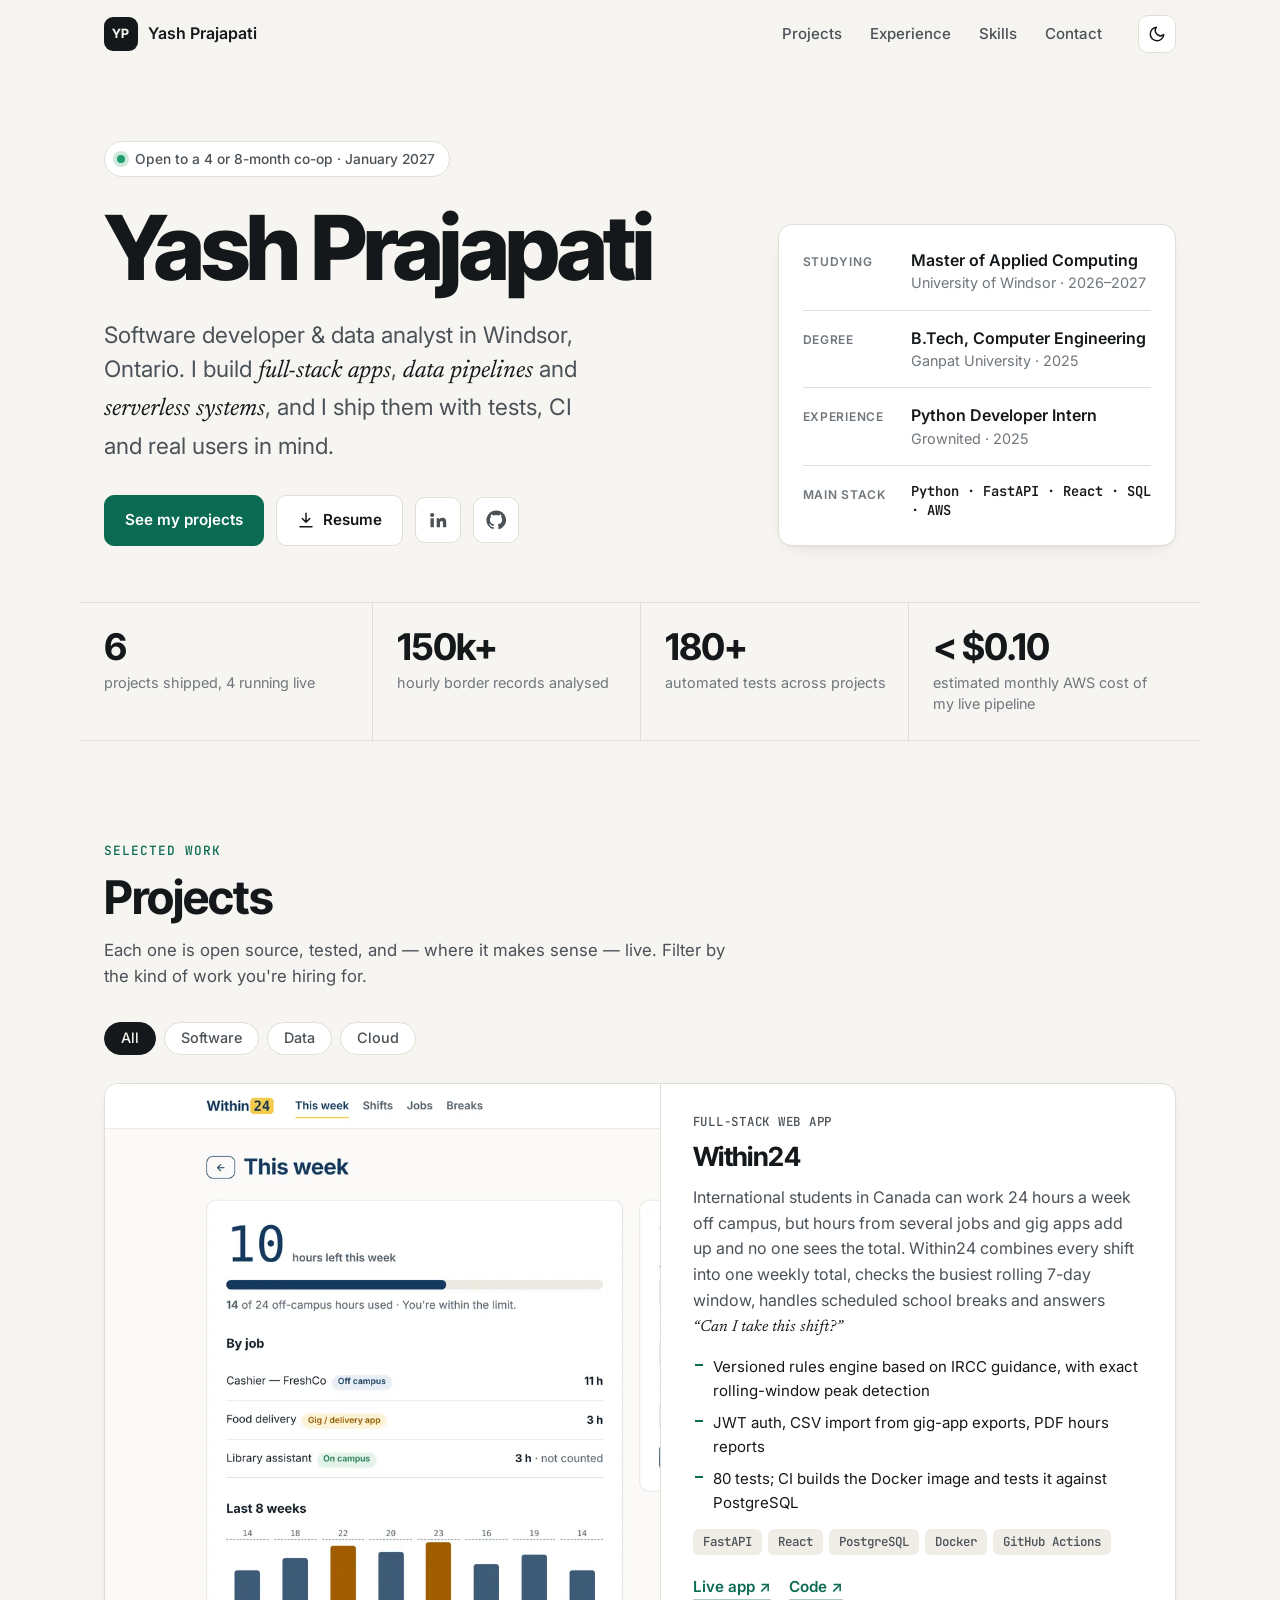
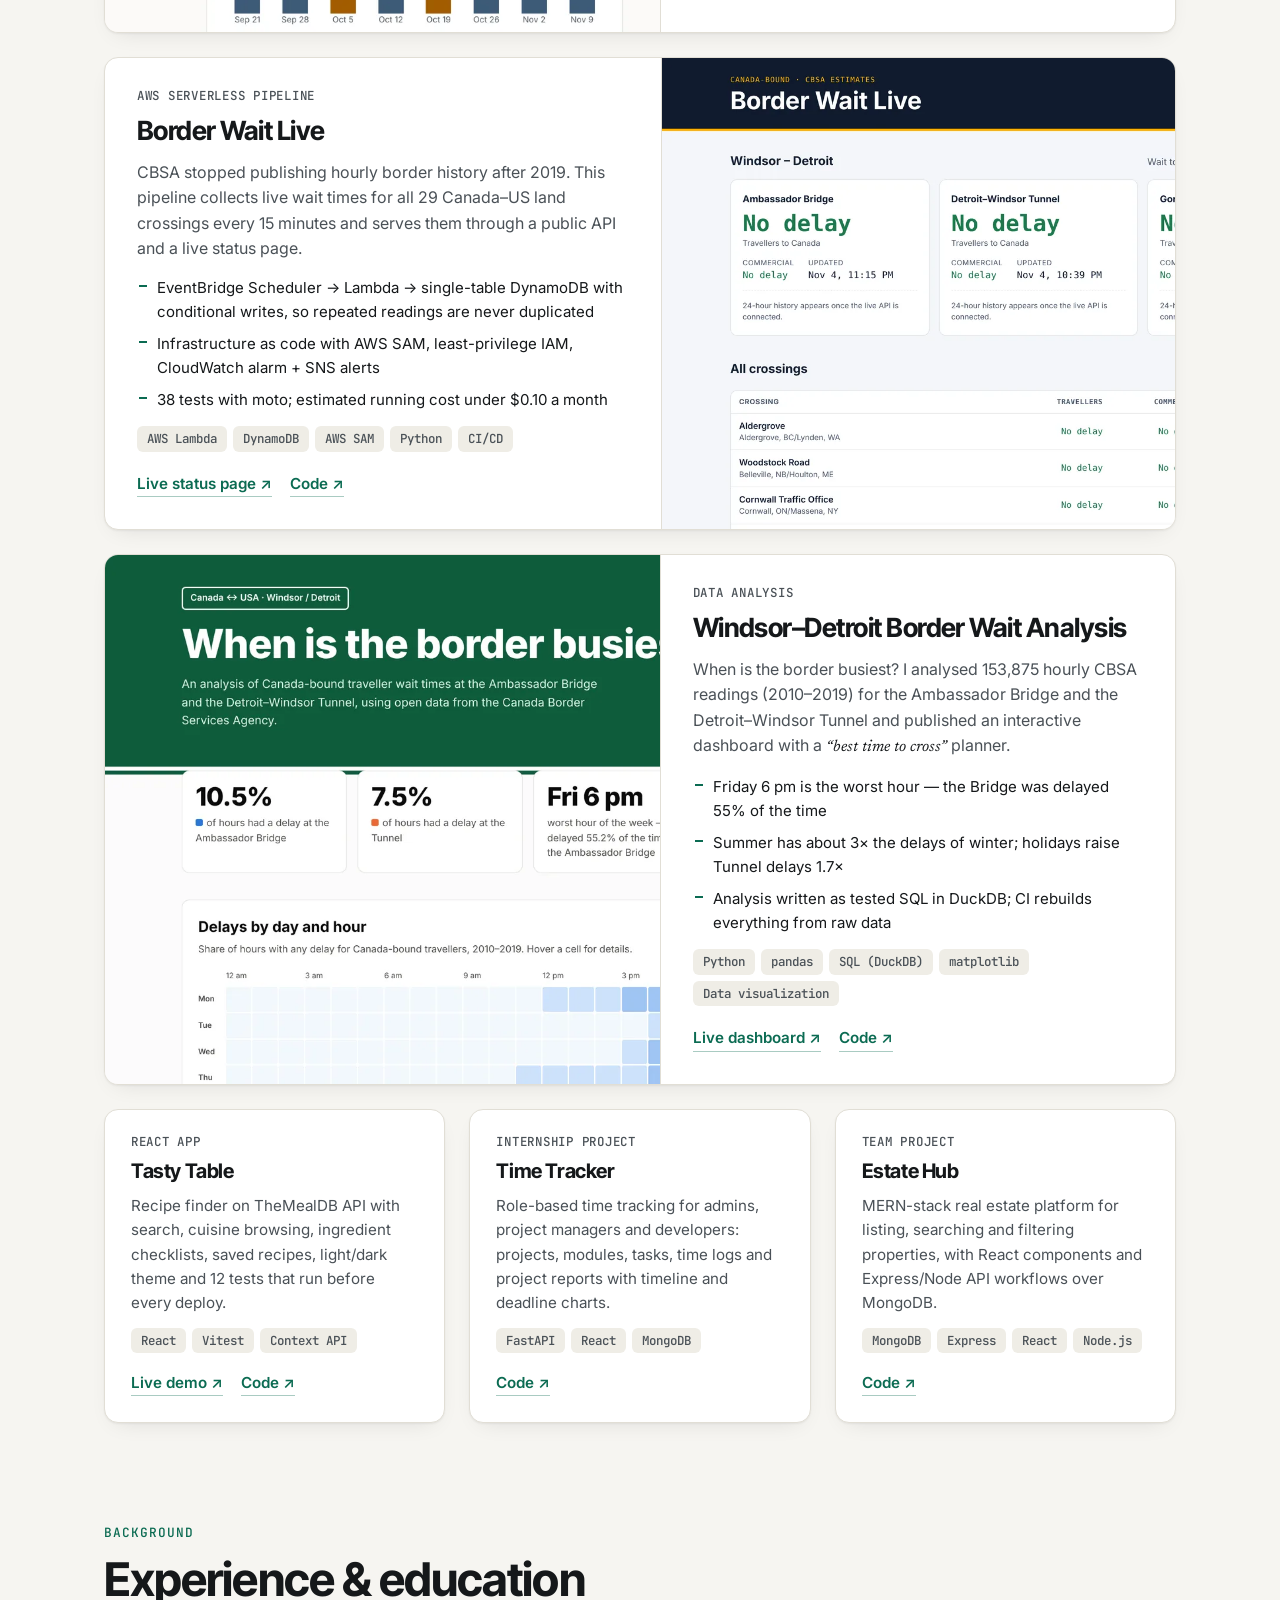
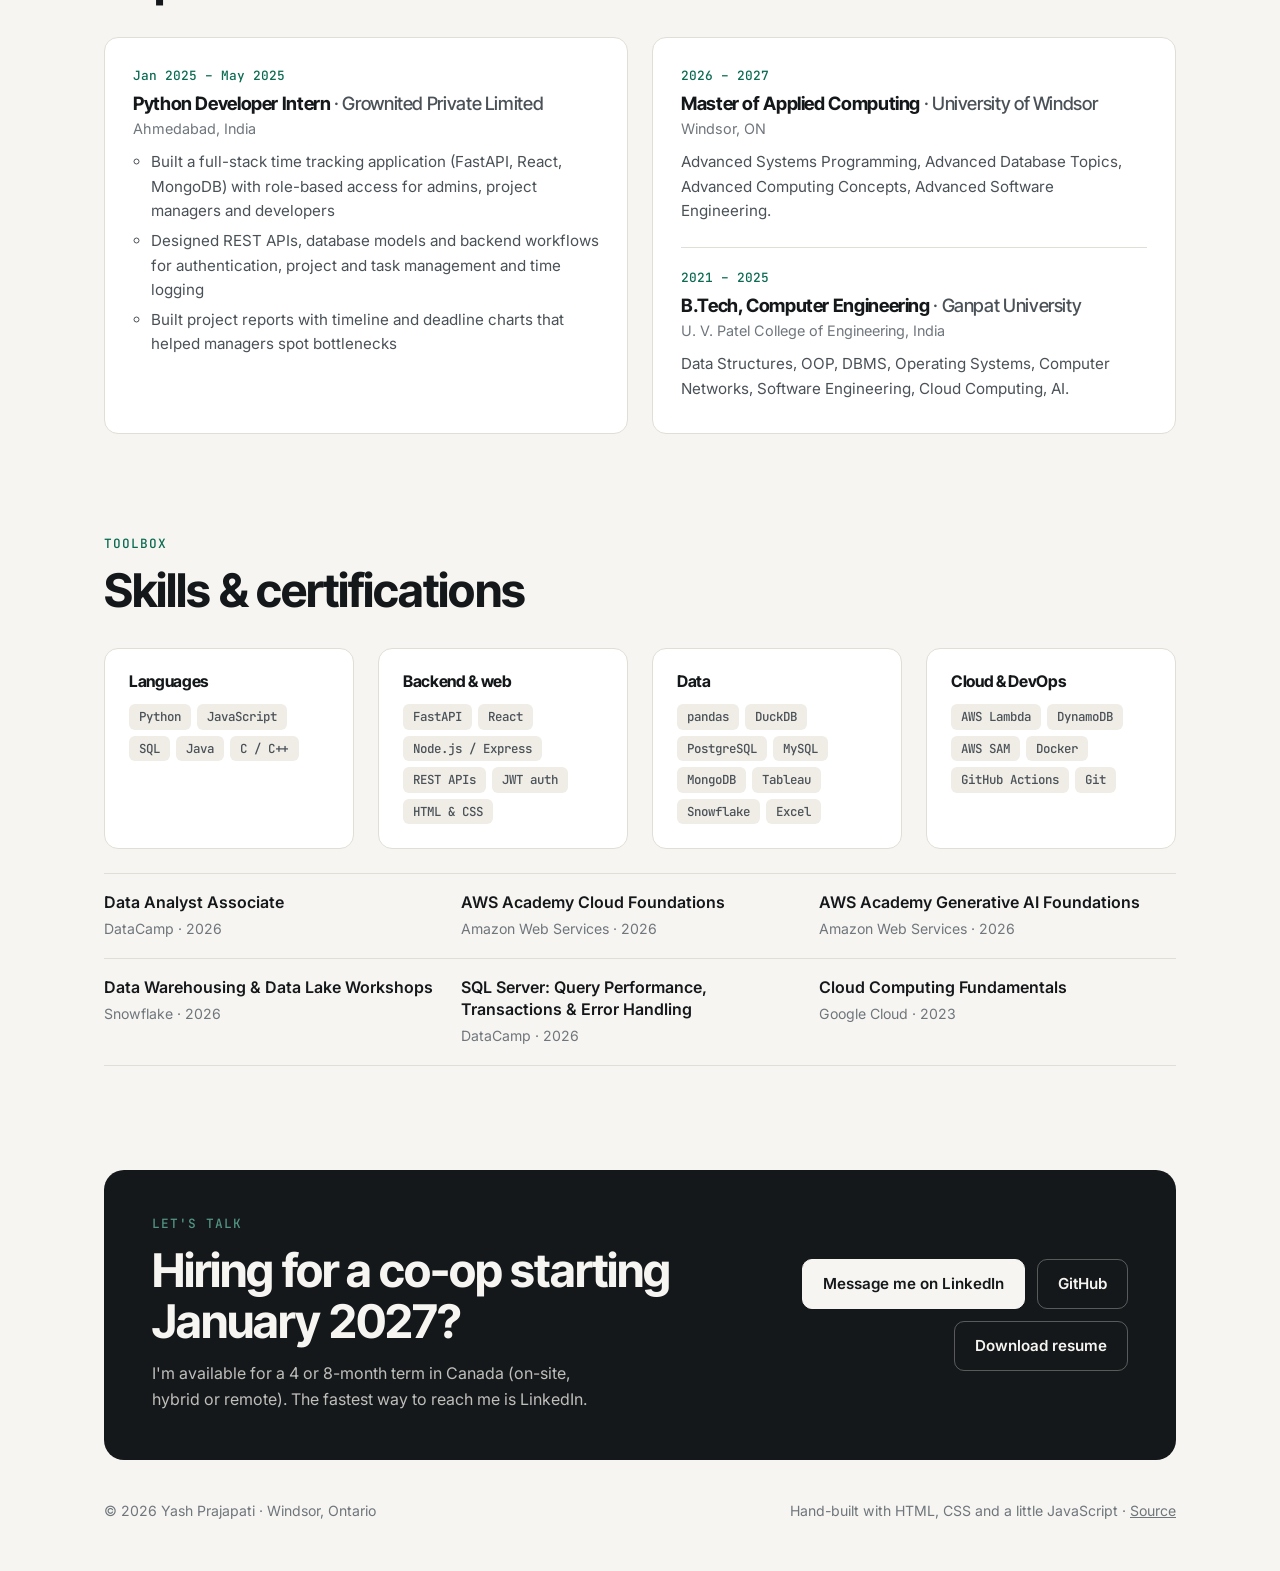
==== commit 227276f1: "Remove part-time retail role from experience" ====
--- a/index.html
+++ b/index.html
@@ -277,12 +277,6 @@
         <div class="timeline-grid">
           <ol class="timeline" aria-label="Work experience">
             <li>
-              <p class="timeline__when">Apr 2026 – present</p>
-              <h3>Associate <span>· Walmart Canada</span></h3>
-              <p class="timeline__where">Ontario, Canada</p>
-              <p>Working alongside my master's degree.</p>
-            </li>
-            <li>
               <p class="timeline__when">Jan 2025 – May 2025</p>
               <h3>Python Developer Intern <span>· Grownited Private Limited</span></h3>
               <p class="timeline__where">Ahmedabad, India</p>
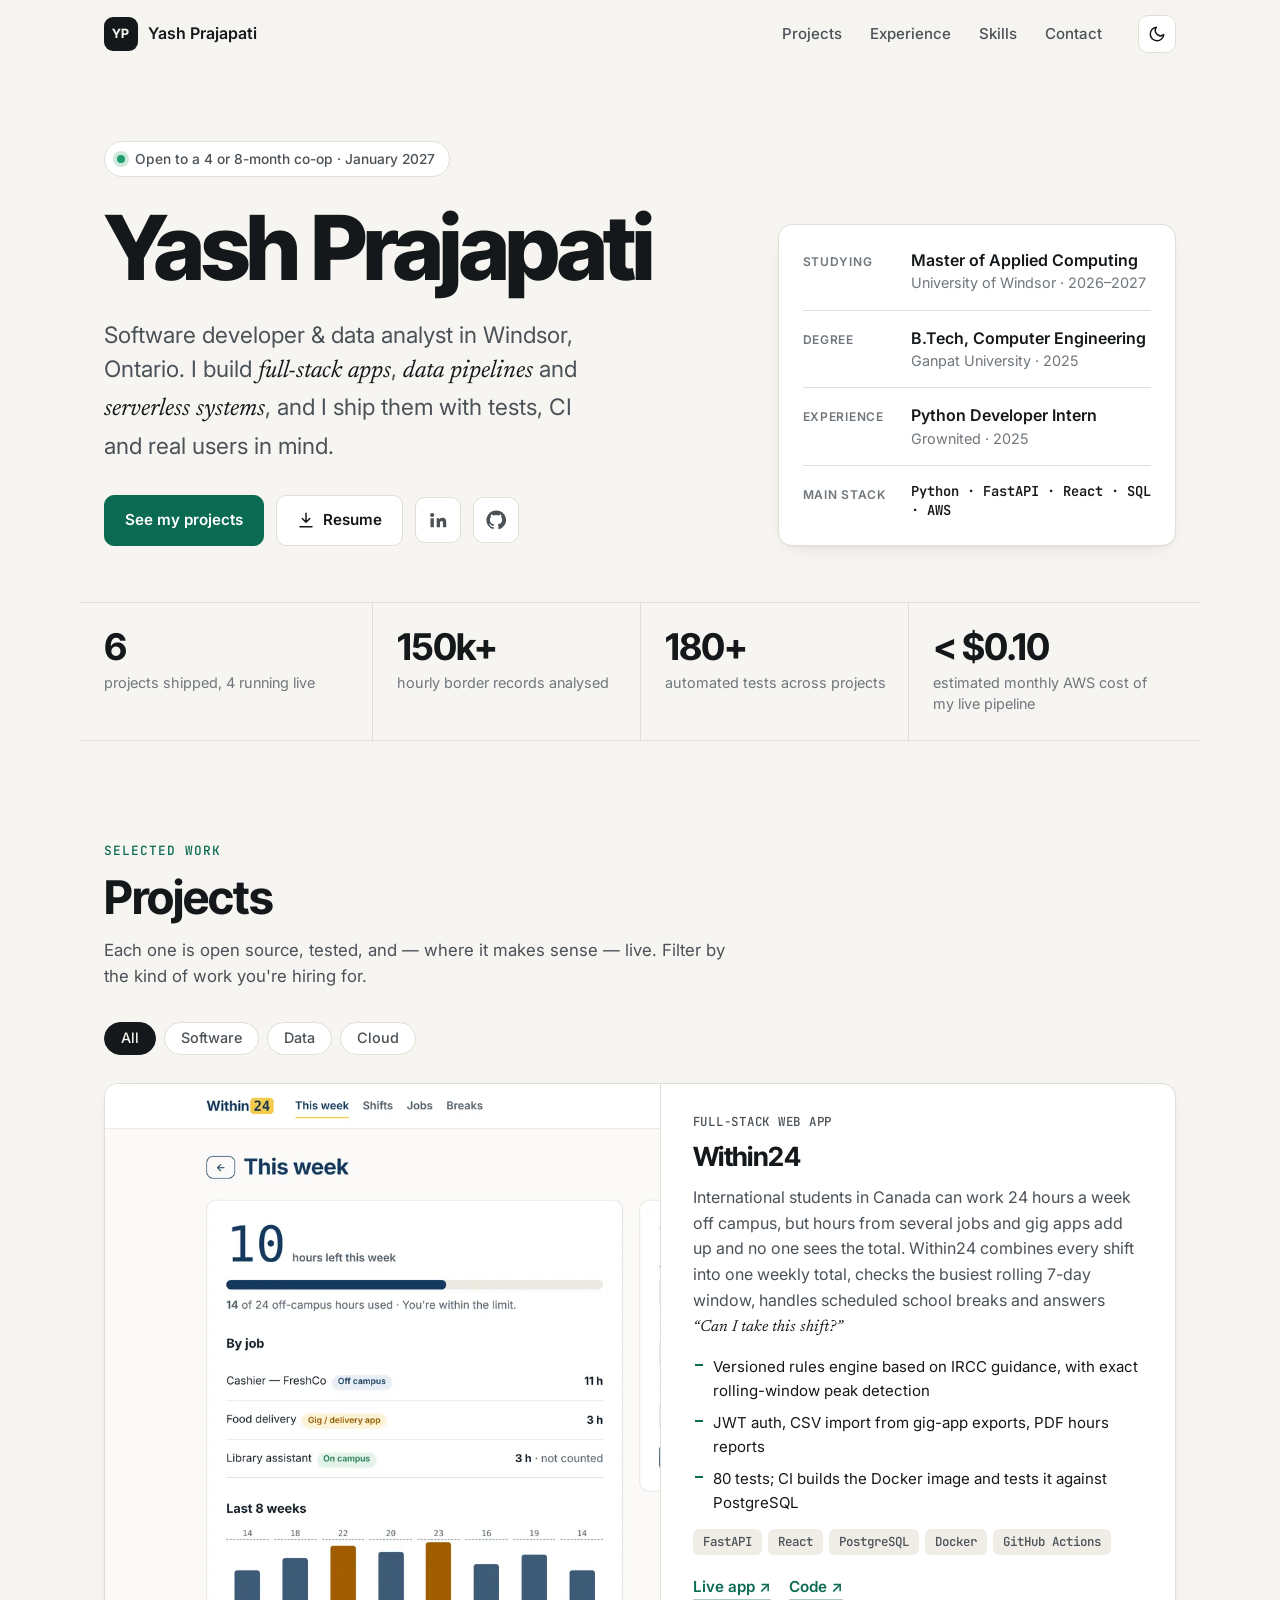
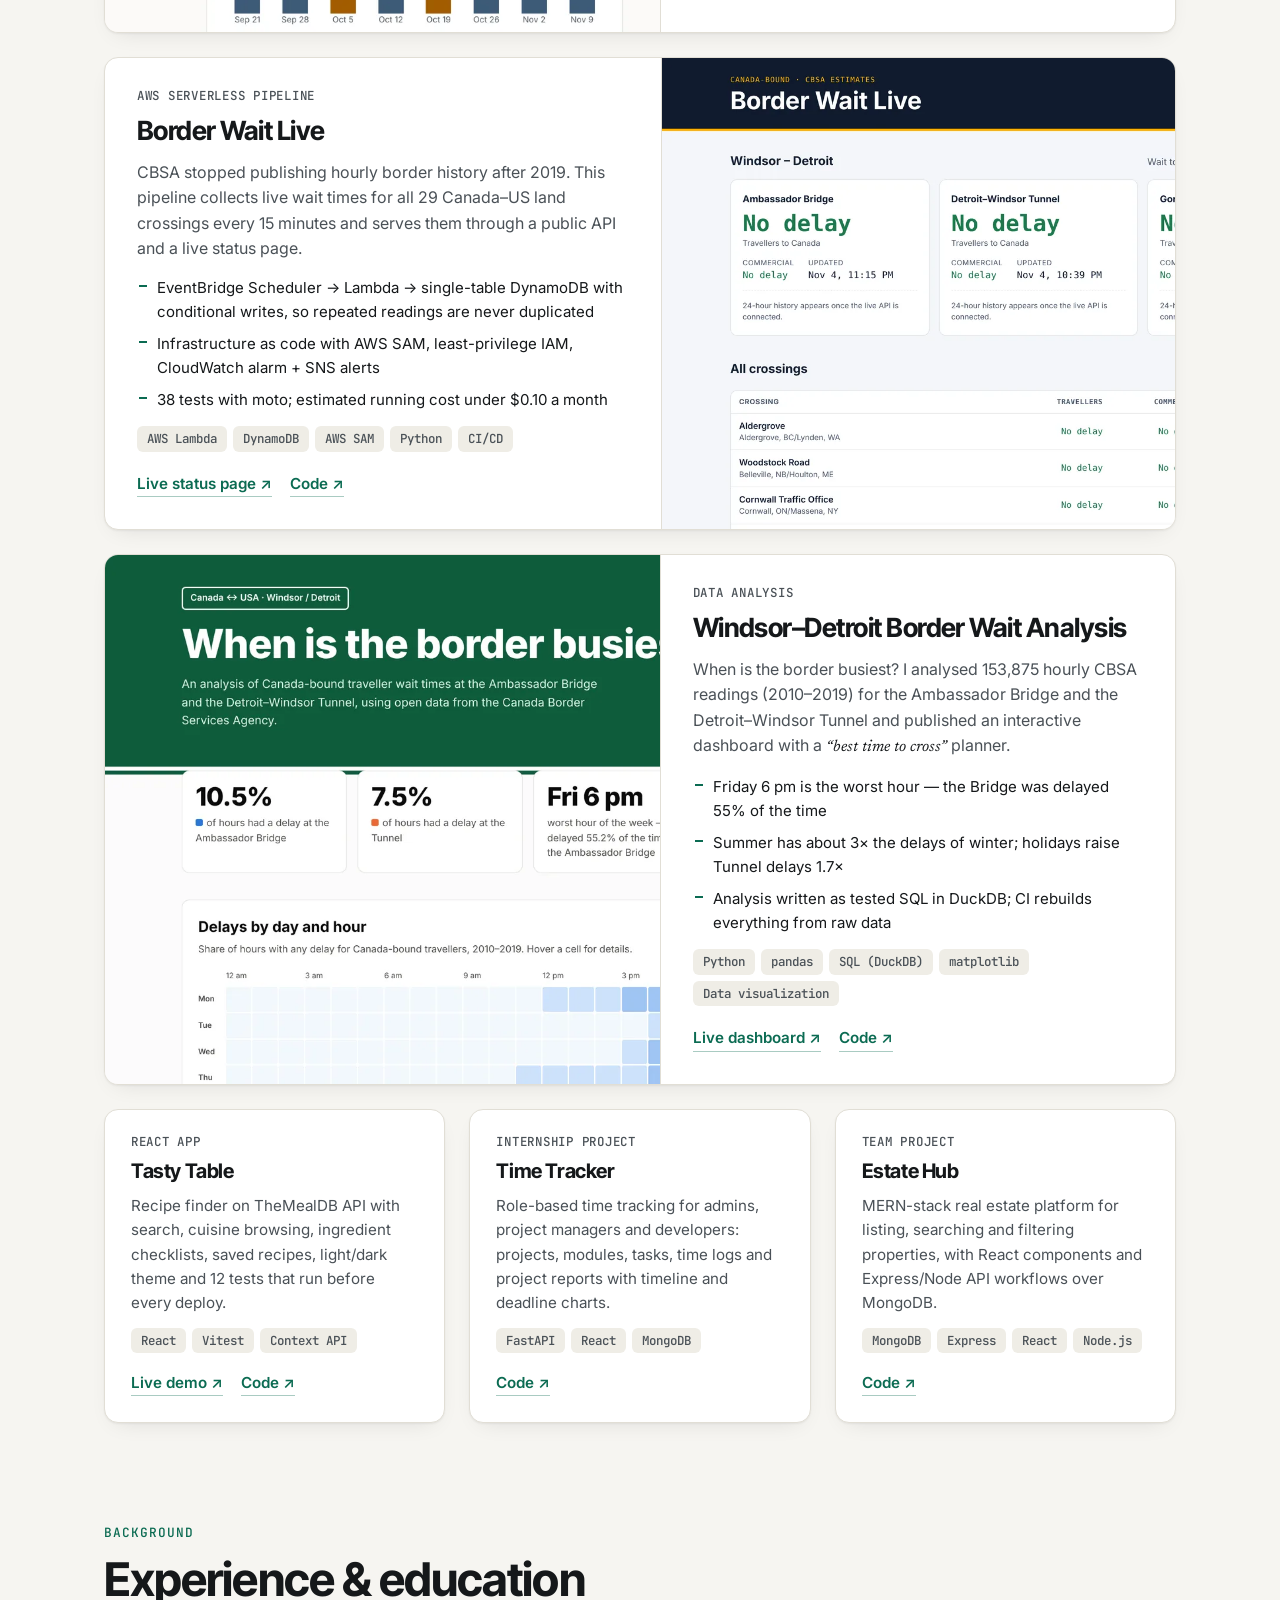
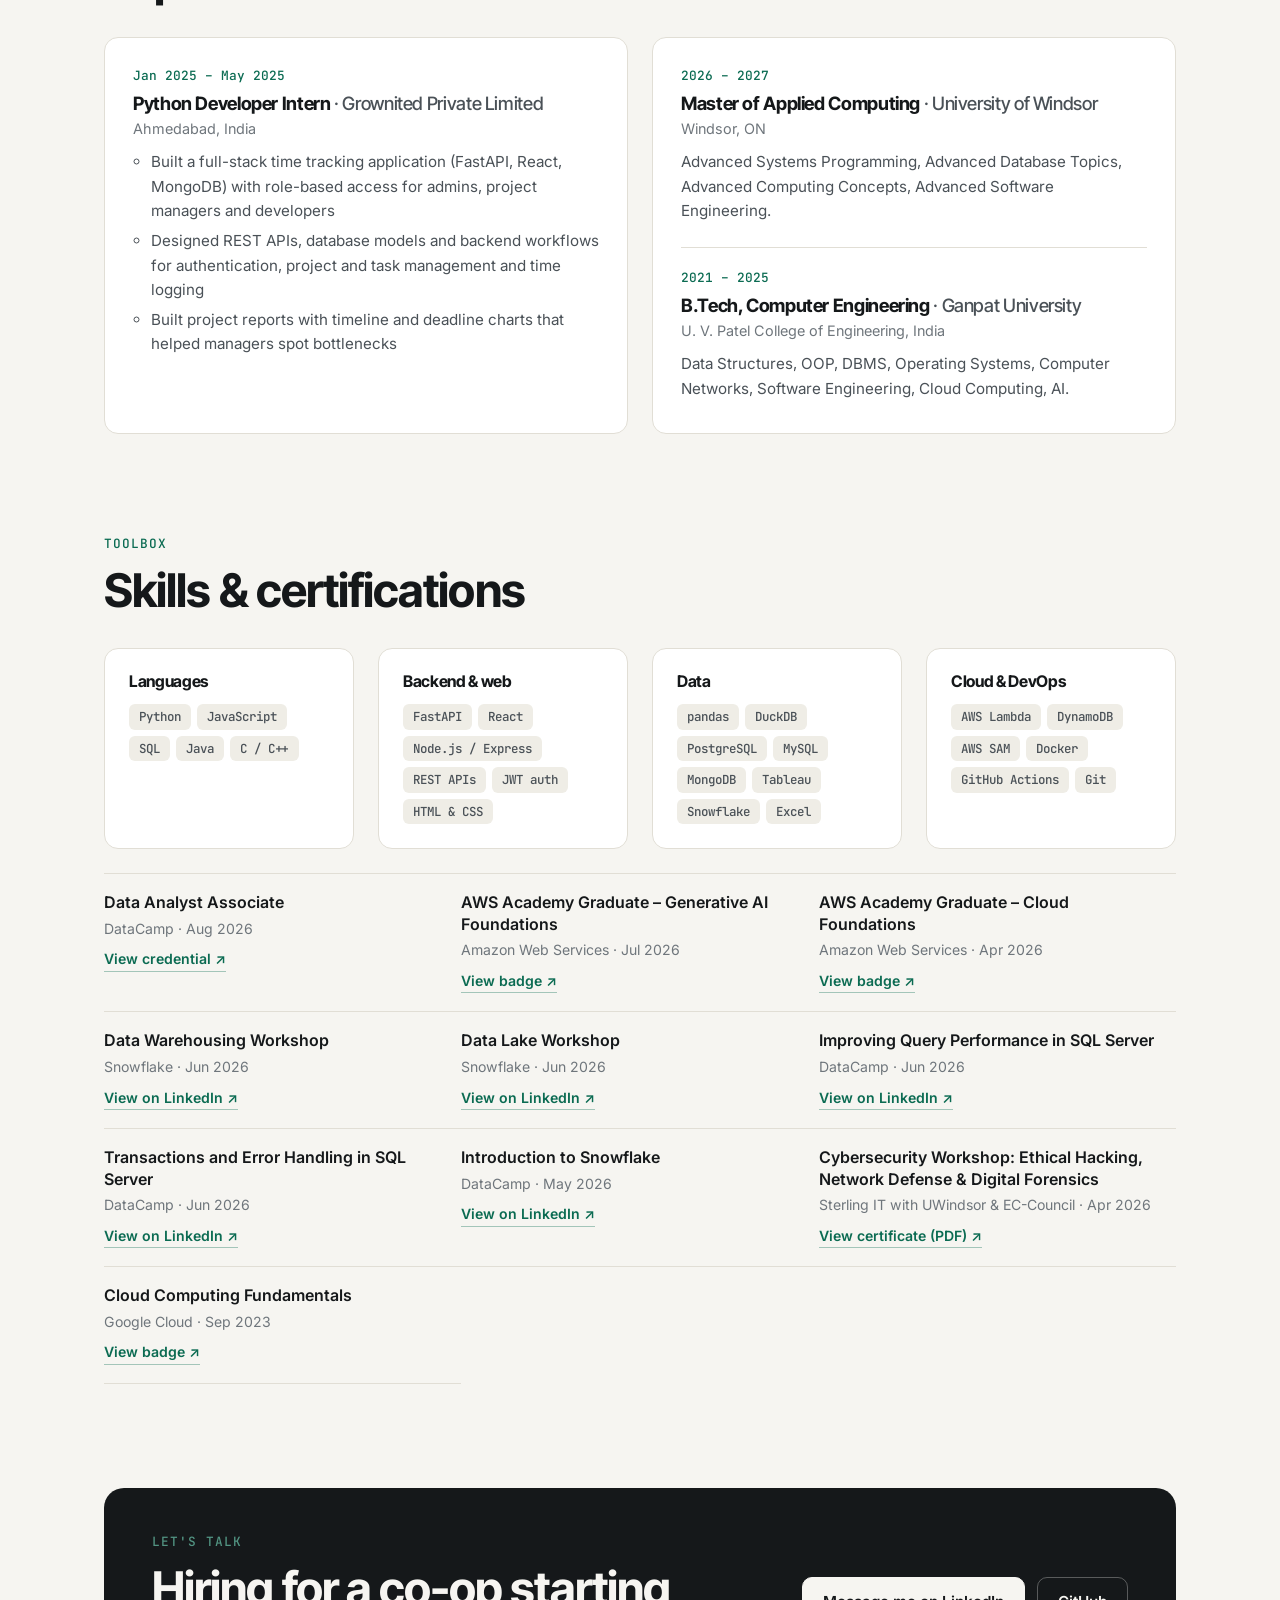
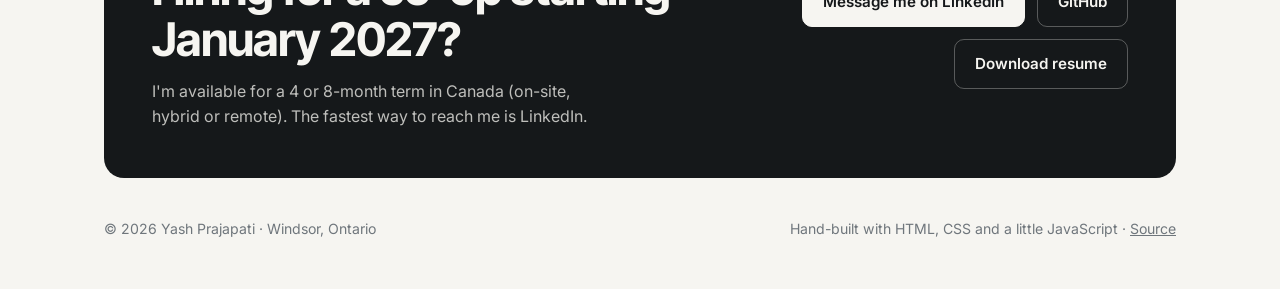
==== commit e13d9234: "Link each certification to its credential Co-Authored-By: Claude Opus 5.5 <noreply@anthropic.com> Cl" ====
--- a/index.html
+++ b/index.html
@@ -9,6 +9,7 @@
       content="Yash Prajapati is a software developer and data analyst in Windsor, Ontario, studying the Master of Applied Computing at the University of Windsor. Full-stack apps (FastAPI, React), data analysis (Python, SQL) and AWS serverless. Open to a 4 or 8-month co-op from January 2027."
     />
     <meta name="author" content="Yash Prajapati" />
+    <meta name="google-site-verification" content="fpywjtLSVw5t8qA-Jzxiiokpi5KPO44EVld_uiDT6x0" />
     <link rel="canonical" href="https://yash8418.github.io/" />
     <meta name="theme-color" content="#f6f5f1" media="(prefers-color-scheme: light)" />
     <meta name="theme-color" content="#111412" media="(prefers-color-scheme: dark)" />
@@ -332,12 +333,16 @@
         </div>
 
         <ul class="certs" aria-label="Certifications">
-          <li><strong>Data Analyst Associate</strong><span>DataCamp · 2026</span></li>
-          <li><strong>AWS Academy Cloud Foundations</strong><span>Amazon Web Services · 2026</span></li>
-          <li><strong>AWS Academy Generative AI Foundations</strong><span>Amazon Web Services · 2026</span></li>
-          <li><strong>Data Warehousing &amp; Data Lake Workshops</strong><span>Snowflake · 2026</span></li>
-          <li><strong>SQL Server: Query Performance, Transactions &amp; Error Handling</strong><span>DataCamp · 2026</span></li>
-          <li><strong>Cloud Computing Fundamentals</strong><span>Google Cloud · 2023</span></li>
+          <li><strong>Data Analyst Associate</strong><span>DataCamp · Aug 2026</span><a href="https://www.datacamp.com/certificate/DAA0010695574687" target="_blank" rel="noopener">View credential <span aria-hidden="true">↗</span></a></li>
+          <li><strong>AWS Academy Graduate – Generative AI Foundations</strong><span>Amazon Web Services · Jul 2026</span><a href="https://www.credly.com/badges/935de816-6b1b-42a6-a5a5-55b2810f2c86" target="_blank" rel="noopener">View badge <span aria-hidden="true">↗</span></a></li>
+          <li><strong>AWS Academy Graduate – Cloud Foundations</strong><span>Amazon Web Services · Apr 2026</span><a href="https://www.credly.com/badges/65a15708-a9f2-494e-bade-5c9689e19223" target="_blank" rel="noopener">View badge <span aria-hidden="true">↗</span></a></li>
+          <li><strong>Data Warehousing Workshop</strong><span>Snowflake · Jun 2026</span><a href="https://www.linkedin.com/in/yash-prajapati-65326222b/overlay/Certifications/1569941998/treasury/?profileId=ACoAADmGPx8Bu3SrkBHyn6VlON_o7cjzCRax0iU" target="_blank" rel="noopener">View on LinkedIn <span aria-hidden="true">↗</span></a></li>
+          <li><strong>Data Lake Workshop</strong><span>Snowflake · Jun 2026</span><a href="https://www.linkedin.com/in/yash-prajapati-65326222b/overlay/Certifications/1570024632/treasury/?profileId=ACoAADmGPx8Bu3SrkBHyn6VlON_o7cjzCRax0iU" target="_blank" rel="noopener">View on LinkedIn <span aria-hidden="true">↗</span></a></li>
+          <li><strong>Improving Query Performance in SQL Server</strong><span>DataCamp · Jun 2026</span><a href="https://www.linkedin.com/in/yash-prajapati-65326222b/overlay/Certifications/428648271/treasury/?profileId=ACoAADmGPx8Bu3SrkBHyn6VlON_o7cjzCRax0iU" target="_blank" rel="noopener">View on LinkedIn <span aria-hidden="true">↗</span></a></li>
+          <li><strong>Transactions and Error Handling in SQL Server</strong><span>DataCamp · Jun 2026</span><a href="https://www.linkedin.com/in/yash-prajapati-65326222b/overlay/Certifications/428727170/treasury/?profileId=ACoAADmGPx8Bu3SrkBHyn6VlON_o7cjzCRax0iU" target="_blank" rel="noopener">View on LinkedIn <span aria-hidden="true">↗</span></a></li>
+          <li><strong>Introduction to Snowflake</strong><span>DataCamp · May 2026</span><a href="https://www.linkedin.com/in/yash-prajapati-65326222b/overlay/Certifications/1569772314/treasury/?profileId=ACoAADmGPx8Bu3SrkBHyn6VlON_o7cjzCRax0iU" target="_blank" rel="noopener">View on LinkedIn <span aria-hidden="true">↗</span></a></li>
+          <li><strong>Cybersecurity Workshop: Ethical Hacking, Network Defense &amp; Digital Forensics</strong><span>Sterling IT with UWindsor &amp; EC-Council · Apr 2026</span><a href="assets/certificates/cybersecurity-workshop-sterling.pdf" target="_blank" rel="noopener">View certificate (PDF) <span aria-hidden="true">↗</span></a></li>
+          <li><strong>Cloud Computing Fundamentals</strong><span>Google Cloud · Sep 2023</span><a href="https://www.skills.google/public_profiles/c42819a4-45b2-48c8-a889-e58f783aeccf/badges/5064791" target="_blank" rel="noopener">View badge <span aria-hidden="true">↗</span></a></li>
         </ul>
       </section>
 
--- a/styles.css
+++ b/styles.css
@@ -769,6 +769,26 @@
   color: var(--ink-3);
 }
 
+.certs a {
+  align-self: flex-start;
+  margin-top: 4px;
+  font-weight: 600;
+  font-size: 0.88rem;
+  text-decoration: none;
+  color: var(--accent);
+  border-bottom: 1px solid color-mix(in srgb, var(--accent) 35%, transparent);
+}
+
+.certs a:hover,
+.certs a:focus-visible {
+  border-bottom-color: var(--accent);
+}
+
+.certs a span {
+  color: inherit;
+  font-size: inherit;
+}
+
 /* ---------- Contact ---------- */
 .contact {
   display: grid;
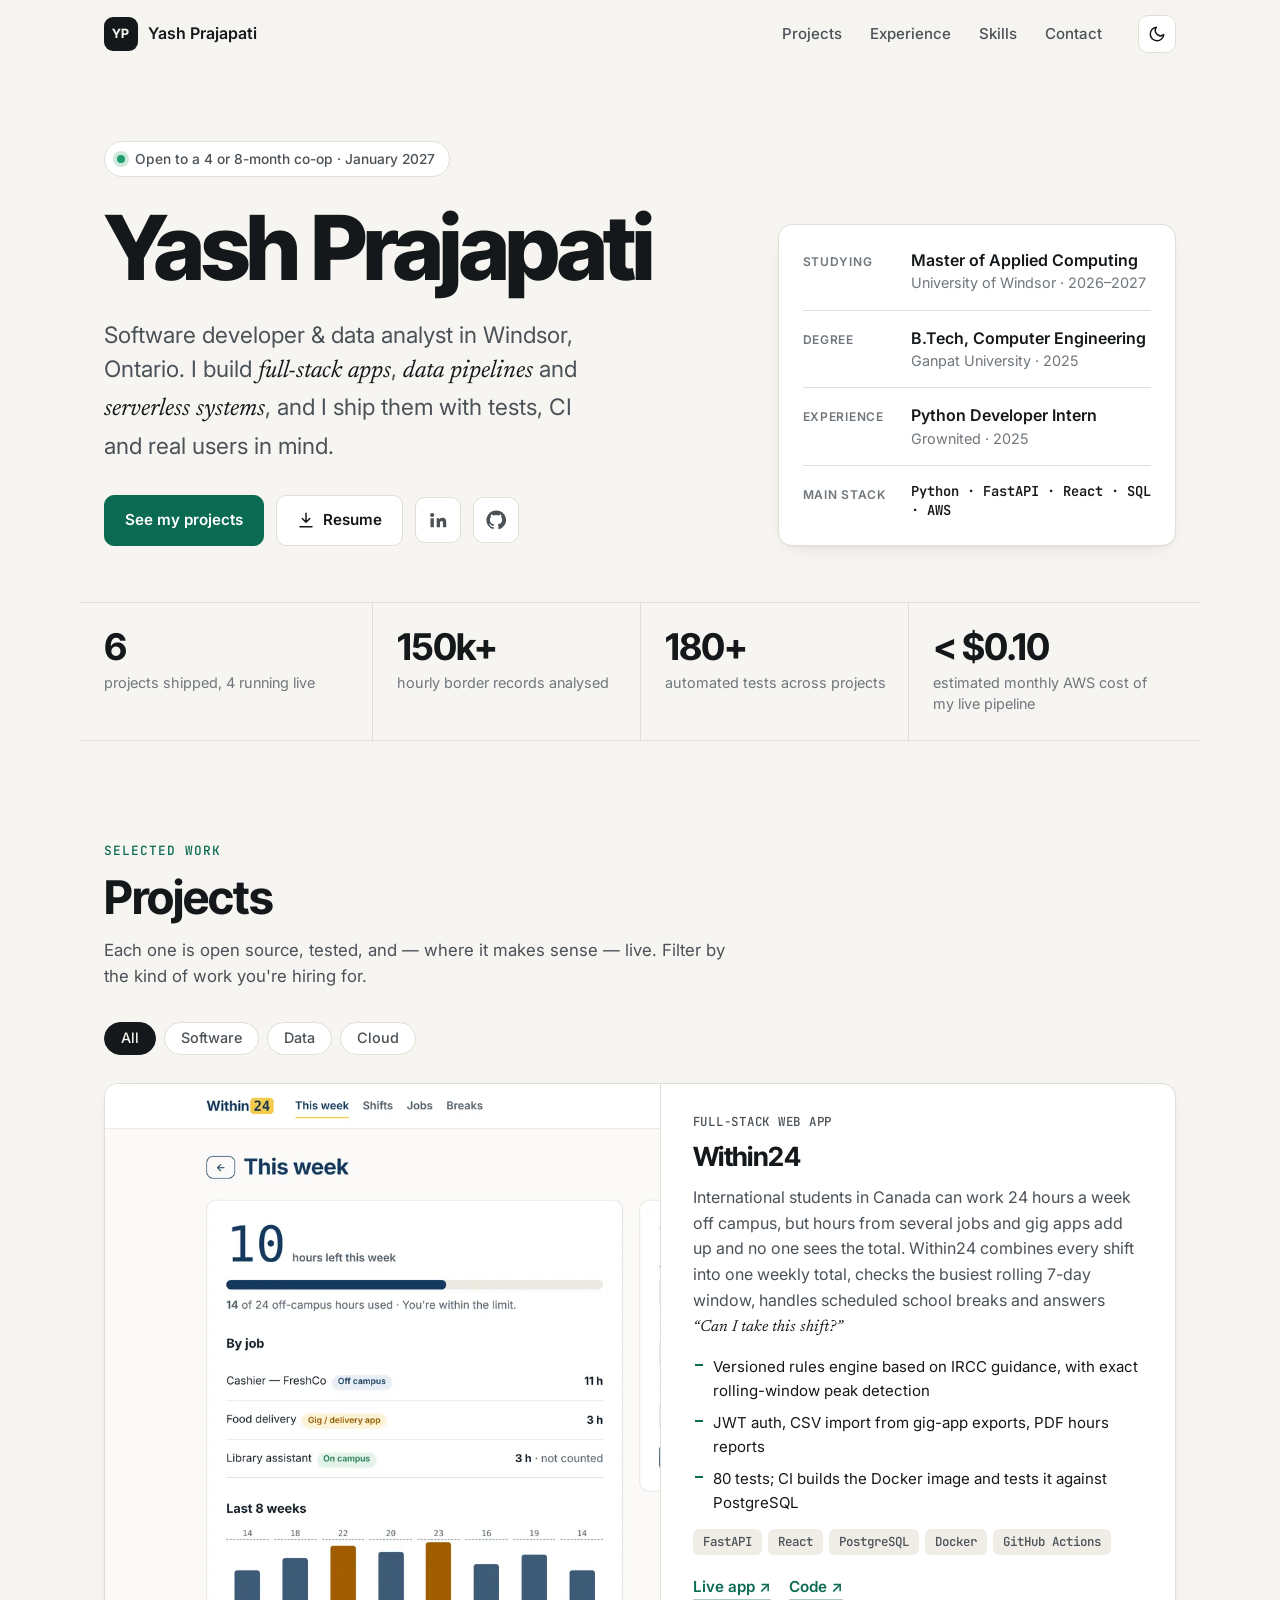
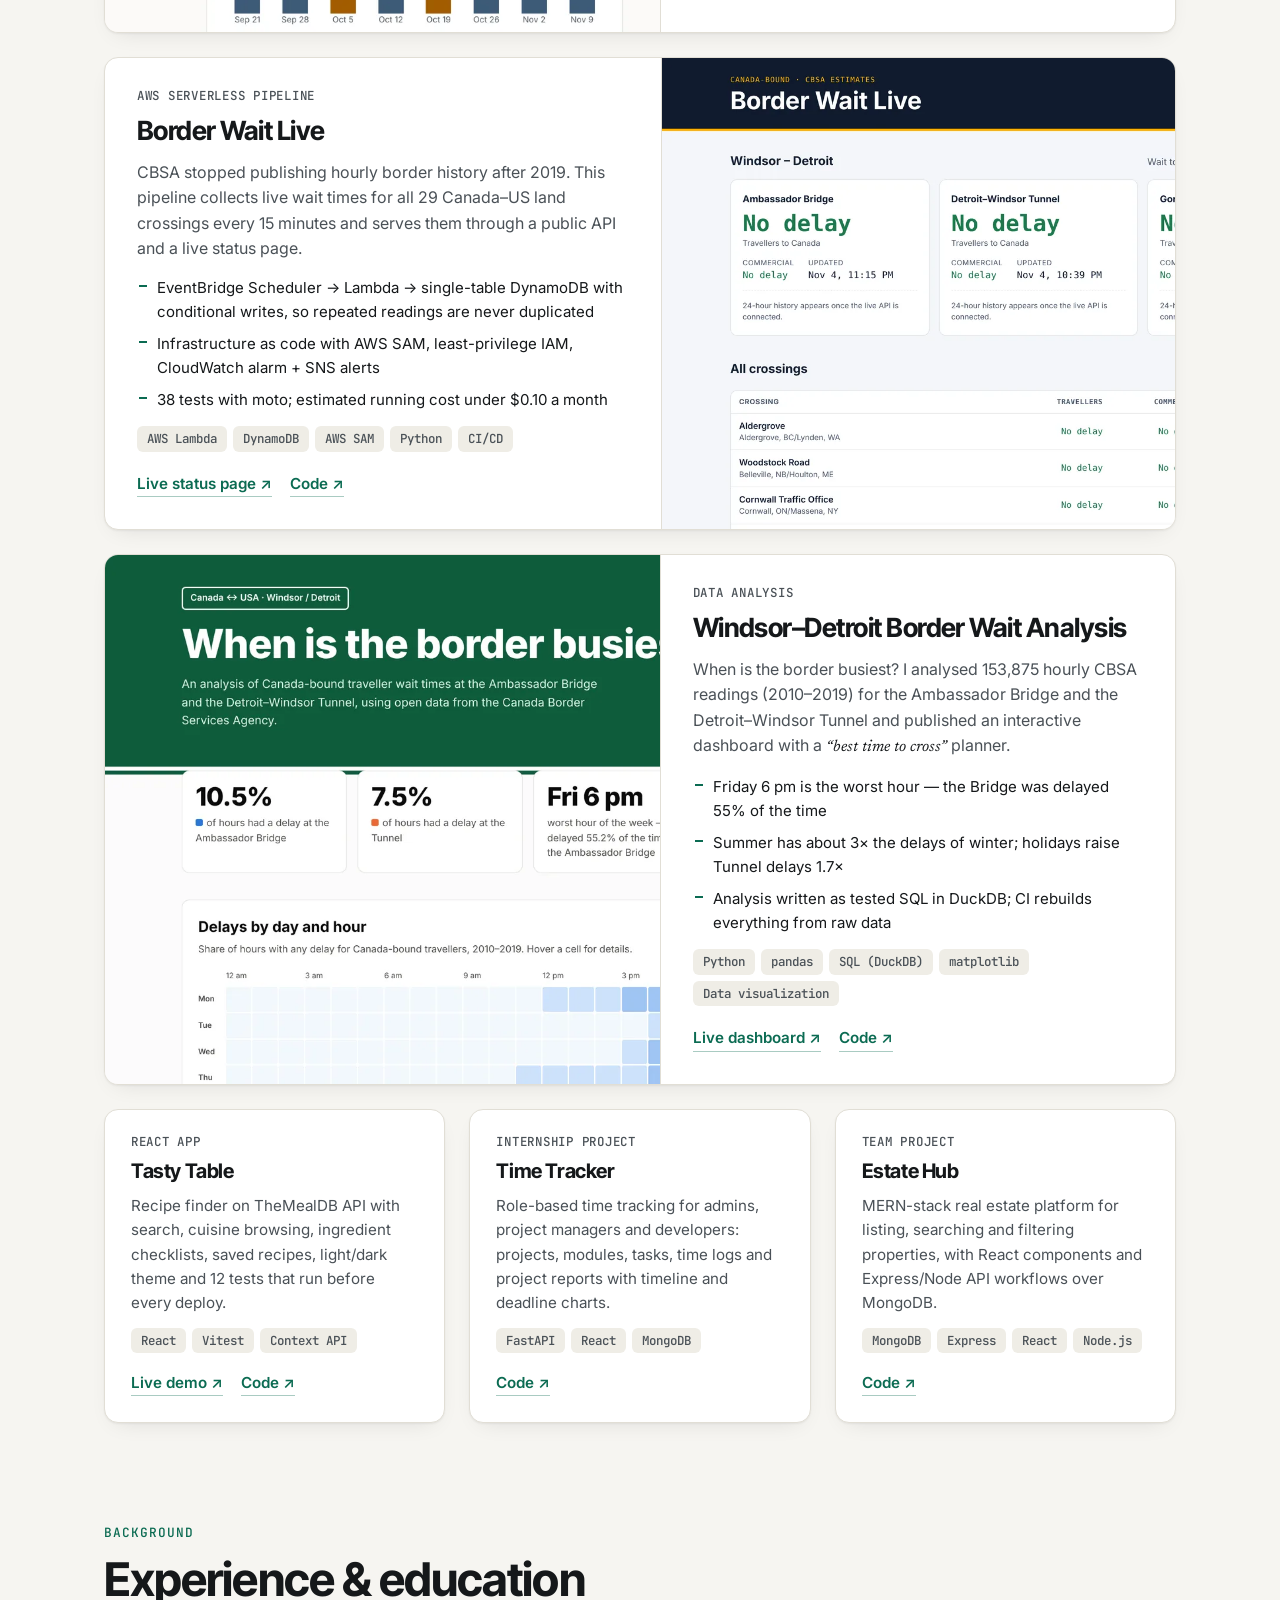
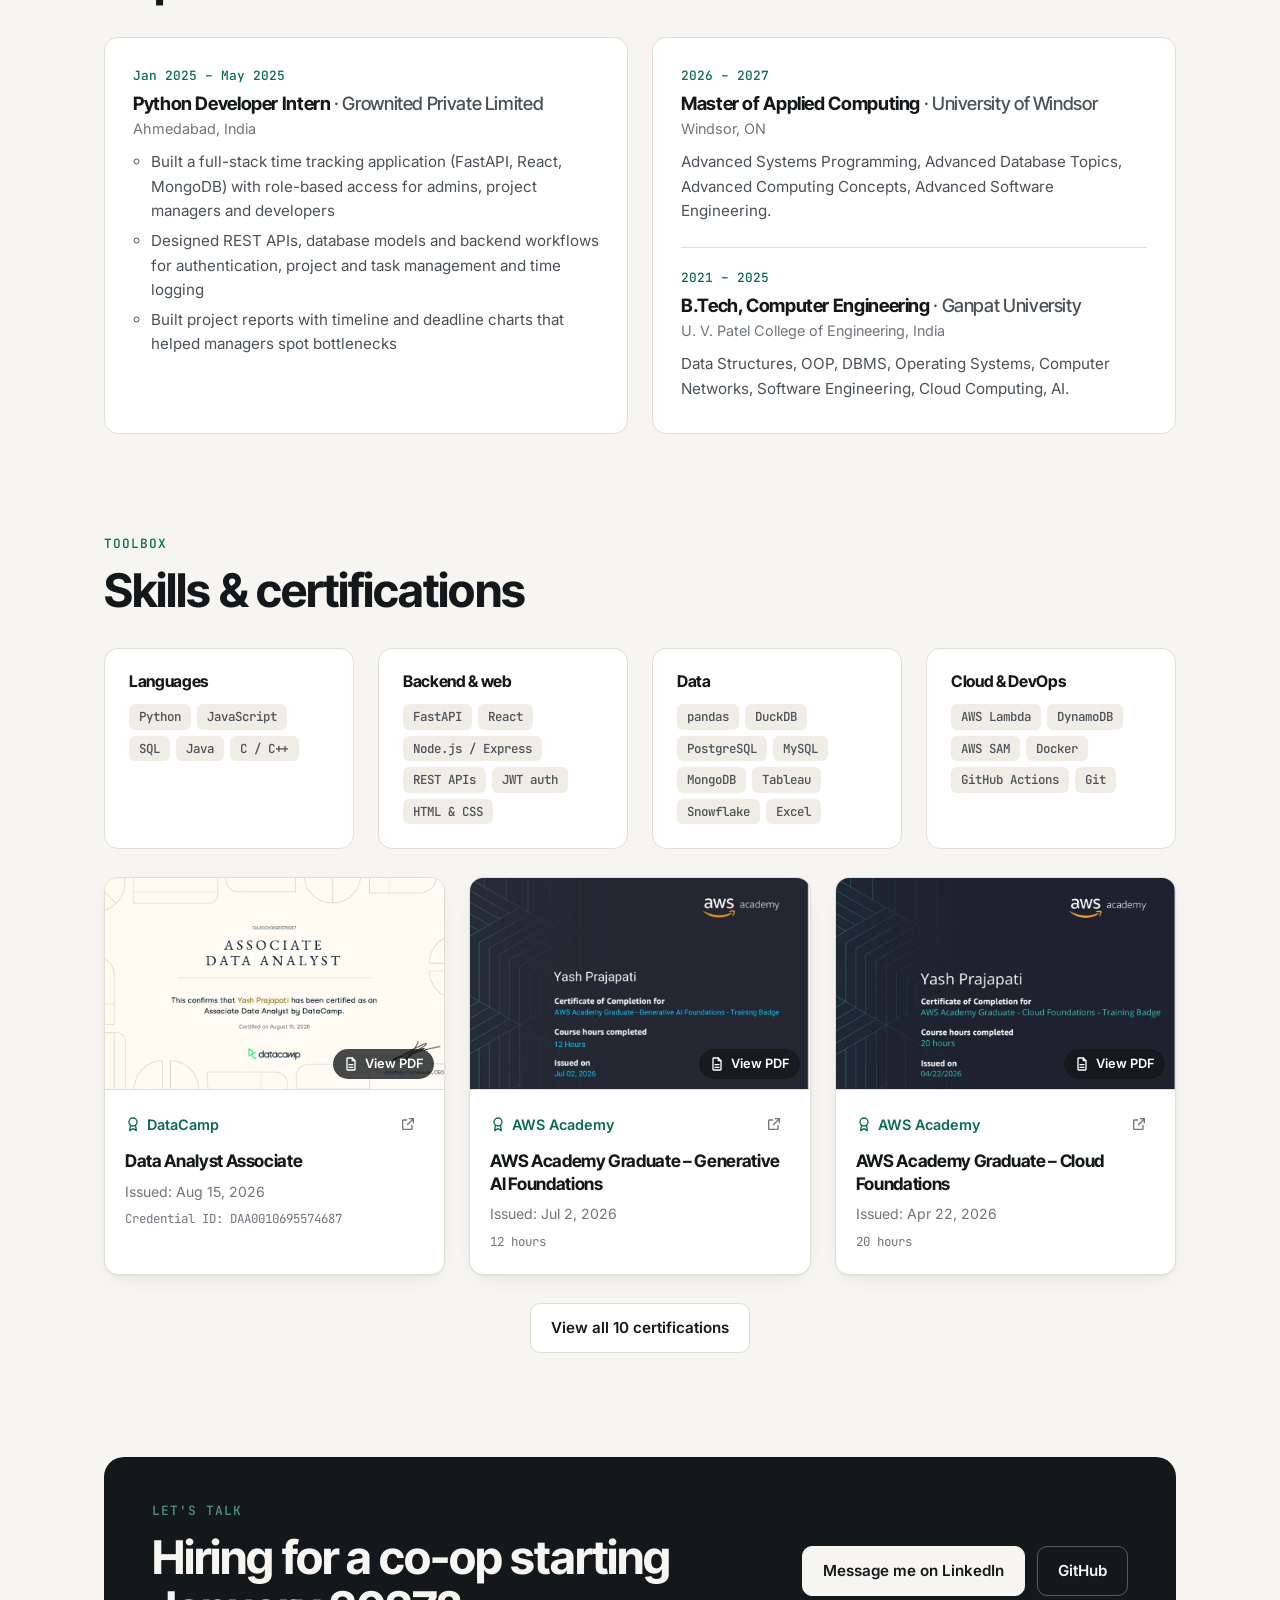
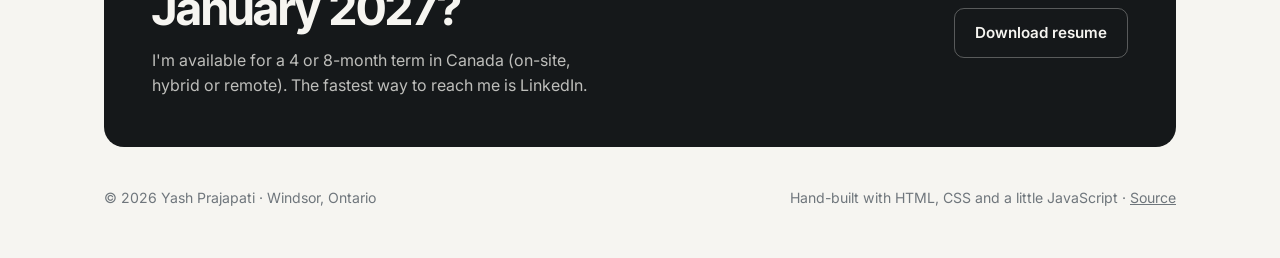
==== commit 7776f6c0: "Certification cards with PDF previews and a certifications page Co-Authored-By: Claude Opus 5.5 <nor" ====
--- a/index.html
+++ b/index.html
@@ -332,18 +332,36 @@
           </div>
         </div>
 
-        <ul class="certs" aria-label="Certifications">
-          <li><strong>Data Analyst Associate</strong><span>DataCamp · Aug 2026</span><a href="https://www.datacamp.com/certificate/DAA0010695574687" target="_blank" rel="noopener">View credential <span aria-hidden="true">↗</span></a></li>
-          <li><strong>AWS Academy Graduate – Generative AI Foundations</strong><span>Amazon Web Services · Jul 2026</span><a href="https://www.credly.com/badges/935de816-6b1b-42a6-a5a5-55b2810f2c86" target="_blank" rel="noopener">View badge <span aria-hidden="true">↗</span></a></li>
-          <li><strong>AWS Academy Graduate – Cloud Foundations</strong><span>Amazon Web Services · Apr 2026</span><a href="https://www.credly.com/badges/65a15708-a9f2-494e-bade-5c9689e19223" target="_blank" rel="noopener">View badge <span aria-hidden="true">↗</span></a></li>
-          <li><strong>Data Warehousing Workshop</strong><span>Snowflake · Jun 2026</span><a href="https://www.linkedin.com/in/yash-prajapati-65326222b/overlay/Certifications/1569941998/treasury/?profileId=ACoAADmGPx8Bu3SrkBHyn6VlON_o7cjzCRax0iU" target="_blank" rel="noopener">View on LinkedIn <span aria-hidden="true">↗</span></a></li>
-          <li><strong>Data Lake Workshop</strong><span>Snowflake · Jun 2026</span><a href="https://www.linkedin.com/in/yash-prajapati-65326222b/overlay/Certifications/1570024632/treasury/?profileId=ACoAADmGPx8Bu3SrkBHyn6VlON_o7cjzCRax0iU" target="_blank" rel="noopener">View on LinkedIn <span aria-hidden="true">↗</span></a></li>
-          <li><strong>Improving Query Performance in SQL Server</strong><span>DataCamp · Jun 2026</span><a href="https://www.linkedin.com/in/yash-prajapati-65326222b/overlay/Certifications/428648271/treasury/?profileId=ACoAADmGPx8Bu3SrkBHyn6VlON_o7cjzCRax0iU" target="_blank" rel="noopener">View on LinkedIn <span aria-hidden="true">↗</span></a></li>
-          <li><strong>Transactions and Error Handling in SQL Server</strong><span>DataCamp · Jun 2026</span><a href="https://www.linkedin.com/in/yash-prajapati-65326222b/overlay/Certifications/428727170/treasury/?profileId=ACoAADmGPx8Bu3SrkBHyn6VlON_o7cjzCRax0iU" target="_blank" rel="noopener">View on LinkedIn <span aria-hidden="true">↗</span></a></li>
-          <li><strong>Introduction to Snowflake</strong><span>DataCamp · May 2026</span><a href="https://www.linkedin.com/in/yash-prajapati-65326222b/overlay/Certifications/1569772314/treasury/?profileId=ACoAADmGPx8Bu3SrkBHyn6VlON_o7cjzCRax0iU" target="_blank" rel="noopener">View on LinkedIn <span aria-hidden="true">↗</span></a></li>
-          <li><strong>Cybersecurity Workshop: Ethical Hacking, Network Defense &amp; Digital Forensics</strong><span>Sterling IT with UWindsor &amp; EC-Council · Apr 2026</span><a href="assets/certificates/cybersecurity-workshop-sterling.pdf" target="_blank" rel="noopener">View certificate (PDF) <span aria-hidden="true">↗</span></a></li>
-          <li><strong>Cloud Computing Fundamentals</strong><span>Google Cloud · Sep 2023</span><a href="https://www.skills.google/public_profiles/c42819a4-45b2-48c8-a889-e58f783aeccf/badges/5064791" target="_blank" rel="noopener">View badge <span aria-hidden="true">↗</span></a></li>
-        </ul>
+        <div class="certs-grid">
+          <article class="cert">
+            <a class="cert__preview" href="assets/certificates/datacamp-data-analyst-associate.pdf" target="_blank" rel="noopener" aria-label="Open Data Analyst Associate certificate PDF"><img src="assets/certificates/previews/datacamp-data-analyst-associate.webp" width="900" height="517" loading="lazy" alt="" /><span class="cert__pdf"><svg class="icon" viewBox="0 0 24 24" aria-hidden="true"><path d="M14 3H7a1 1 0 0 0-1 1v16a1 1 0 0 0 1 1h10a1 1 0 0 0 1-1V7Z"/><path d="M14 3v4h4M9 13h6M9 17h6"/></svg>View PDF</span></a>
+            <div class="cert__body">
+              <div class="cert__meta"><span class="cert__issuer"><svg class="icon" viewBox="0 0 24 24" aria-hidden="true"><circle cx="12" cy="9" r="6"/><path d="M8.2 13.6 7 22l5-3 5 3-1.2-8.4"/></svg>DataCamp</span><a class="cert__verify" href="https://www.datacamp.com/certificate/DAA0010695574687" target="_blank" rel="noopener" aria-label="Verify credential for Data Analyst Associate"><svg class="icon" viewBox="0 0 24 24" aria-hidden="true"><path d="M14 4h6v6M20 4l-9 9M18 14v5a1 1 0 0 1-1 1H5a1 1 0 0 1-1-1V7a1 1 0 0 1 1-1h5"/></svg></a></div>
+              <h3>Data Analyst Associate</h3>
+              <p class="cert__date">Issued: Aug 15, 2026</p>
+              <p class="cert__id">Credential ID: DAA0010695574687</p>
+            </div>
+          </article>
+          <article class="cert">
+            <a class="cert__preview" href="assets/certificates/aws-academy-generative-ai-foundations.pdf" target="_blank" rel="noopener" aria-label="Open AWS Academy Graduate – Generative AI Foundations certificate PDF"><img src="assets/certificates/previews/aws-academy-generative-ai-foundations.webp" width="900" height="695" loading="lazy" alt="" /><span class="cert__pdf"><svg class="icon" viewBox="0 0 24 24" aria-hidden="true"><path d="M14 3H7a1 1 0 0 0-1 1v16a1 1 0 0 0 1 1h10a1 1 0 0 0 1-1V7Z"/><path d="M14 3v4h4M9 13h6M9 17h6"/></svg>View PDF</span></a>
+            <div class="cert__body">
+              <div class="cert__meta"><span class="cert__issuer"><svg class="icon" viewBox="0 0 24 24" aria-hidden="true"><circle cx="12" cy="9" r="6"/><path d="M8.2 13.6 7 22l5-3 5 3-1.2-8.4"/></svg>AWS Academy</span><a class="cert__verify" href="https://www.credly.com/badges/935de816-6b1b-42a6-a5a5-55b2810f2c86" target="_blank" rel="noopener" aria-label="Verify credential for AWS Academy Graduate – Generative AI Foundations"><svg class="icon" viewBox="0 0 24 24" aria-hidden="true"><path d="M14 4h6v6M20 4l-9 9M18 14v5a1 1 0 0 1-1 1H5a1 1 0 0 1-1-1V7a1 1 0 0 1 1-1h5"/></svg></a></div>
+              <h3>AWS Academy Graduate – Generative AI Foundations</h3>
+              <p class="cert__date">Issued: Jul 2, 2026</p>
+              <p class="cert__id">12 hours</p>
+            </div>
+          </article>
+          <article class="cert">
+            <a class="cert__preview" href="assets/certificates/aws-academy-cloud-foundations.pdf" target="_blank" rel="noopener" aria-label="Open AWS Academy Graduate – Cloud Foundations certificate PDF"><img src="assets/certificates/previews/aws-academy-cloud-foundations.webp" width="900" height="695" loading="lazy" alt="" /><span class="cert__pdf"><svg class="icon" viewBox="0 0 24 24" aria-hidden="true"><path d="M14 3H7a1 1 0 0 0-1 1v16a1 1 0 0 0 1 1h10a1 1 0 0 0 1-1V7Z"/><path d="M14 3v4h4M9 13h6M9 17h6"/></svg>View PDF</span></a>
+            <div class="cert__body">
+              <div class="cert__meta"><span class="cert__issuer"><svg class="icon" viewBox="0 0 24 24" aria-hidden="true"><circle cx="12" cy="9" r="6"/><path d="M8.2 13.6 7 22l5-3 5 3-1.2-8.4"/></svg>AWS Academy</span><a class="cert__verify" href="https://www.credly.com/badges/65a15708-a9f2-494e-bade-5c9689e19223" target="_blank" rel="noopener" aria-label="Verify credential for AWS Academy Graduate – Cloud Foundations"><svg class="icon" viewBox="0 0 24 24" aria-hidden="true"><path d="M14 4h6v6M20 4l-9 9M18 14v5a1 1 0 0 1-1 1H5a1 1 0 0 1-1-1V7a1 1 0 0 1 1-1h5"/></svg></a></div>
+              <h3>AWS Academy Graduate – Cloud Foundations</h3>
+              <p class="cert__date">Issued: Apr 22, 2026</p>
+              <p class="cert__id">20 hours</p>
+            </div>
+          </article>
+        </div>
+        <p class="certs-more"><a class="button" href="certifications.html">View all 10 certifications</a></p>
       </section>
 
       <!-- Contact -->
--- a/styles.css
+++ b/styles.css
@@ -789,6 +789,201 @@
   font-size: inherit;
 }
 
+/* ---------- Certification cards ---------- */
+.certs-grid {
+  display: grid;
+  grid-template-columns: repeat(3, minmax(0, 1fr));
+  gap: 24px;
+  margin-top: 28px;
+}
+
+.cert {
+  display: flex;
+  flex-direction: column;
+  border: 1px solid var(--line);
+  border-radius: var(--radius);
+  background: var(--surface);
+  box-shadow: var(--shadow);
+  overflow: hidden;
+}
+
+.cert__preview {
+  position: relative;
+  display: block;
+  text-decoration: none;
+  aspect-ratio: 16 / 10;
+  background: var(--surface-2);
+  border-bottom: 1px solid var(--line);
+  overflow: hidden;
+}
+
+.cert__preview img {
+  width: 100%;
+  height: 100%;
+  object-fit: cover;
+  object-position: top center;
+  transition: transform 0.5s ease;
+}
+
+.cert__preview:hover img,
+.cert__preview:focus-visible img {
+  transform: scale(1.03);
+}
+
+.cert__preview--badge {
+  display: grid;
+  place-items: center;
+  padding: 24px;
+  text-align: center;
+  background:
+    radial-gradient(120% 90% at 50% 0%, var(--accent-soft), transparent 70%),
+    var(--surface-2);
+}
+
+.cert__badge {
+  display: grid;
+  justify-items: center;
+  gap: 8px;
+  color: var(--ink-2);
+}
+
+.cert__badge .icon {
+  width: 44px;
+  height: 44px;
+  fill: none;
+  stroke: var(--accent);
+  stroke-width: 1.5;
+  stroke-linecap: round;
+  stroke-linejoin: round;
+}
+
+.cert__badge strong {
+  font-family: var(--mono);
+  font-size: 0.78rem;
+  font-weight: 500;
+  letter-spacing: 0.08em;
+  text-transform: uppercase;
+  color: var(--accent);
+}
+
+.cert__badge em {
+  font-family: var(--display);
+  font-style: normal;
+  font-weight: 700;
+  font-size: 1.15rem;
+  line-height: 1.2;
+  color: var(--ink);
+  max-width: 22ch;
+}
+
+.cert__pdf {
+  position: absolute;
+  right: 10px;
+  bottom: 10px;
+  display: inline-flex;
+  align-items: center;
+  gap: 6px;
+  padding: 5px 10px;
+  border-radius: 999px;
+  background: rgb(20 24 26 / 0.78);
+  color: #fff;
+  font-size: 0.8rem;
+  font-weight: 600;
+}
+
+.cert__pdf .icon,
+.cert__issuer .icon,
+.cert__verify .icon {
+  width: 16px;
+  height: 16px;
+  fill: none;
+  stroke: currentColor;
+  stroke-width: 2;
+  stroke-linecap: round;
+  stroke-linejoin: round;
+  flex: none;
+}
+
+.cert__body {
+  display: flex;
+  flex-direction: column;
+  gap: 6px;
+  padding: 18px 20px 22px;
+}
+
+.cert__meta {
+  display: flex;
+  align-items: center;
+  justify-content: space-between;
+  gap: 12px;
+}
+
+.cert__issuer {
+  display: inline-flex;
+  align-items: center;
+  gap: 6px;
+  color: var(--accent);
+  font-weight: 600;
+  font-size: 0.9rem;
+}
+
+.cert__verify {
+  display: inline-grid;
+  place-items: center;
+  width: 32px;
+  height: 32px;
+  border-radius: 8px;
+  color: var(--ink-3);
+}
+
+.cert__verify:hover,
+.cert__verify:focus-visible {
+  color: var(--accent);
+  background: var(--accent-soft);
+}
+
+.cert h3 {
+  margin: 4px 0 2px;
+  font-size: 1.08rem;
+  line-height: 1.3;
+}
+
+.cert__date,
+.cert__id {
+  margin: 0;
+  color: var(--ink-3);
+  font-size: 0.88rem;
+}
+
+.cert__id {
+  font-family: var(--mono);
+  font-size: 0.78rem;
+}
+
+.certs-more {
+  margin: 28px 0 0;
+  text-align: center;
+}
+
+.page-title {
+  font-family: var(--display);
+  font-size: clamp(2.2rem, 5vw, 3.4rem);
+  letter-spacing: -0.03em;
+  margin: 0;
+}
+
+@media (max-width: 960px) {
+  .certs-grid {
+    grid-template-columns: repeat(2, minmax(0, 1fr));
+  }
+}
+
+@media (max-width: 640px) {
+  .certs-grid {
+    grid-template-columns: minmax(0, 1fr);
+  }
+}
+
 /* ---------- Contact ---------- */
 .contact {
   display: grid;
